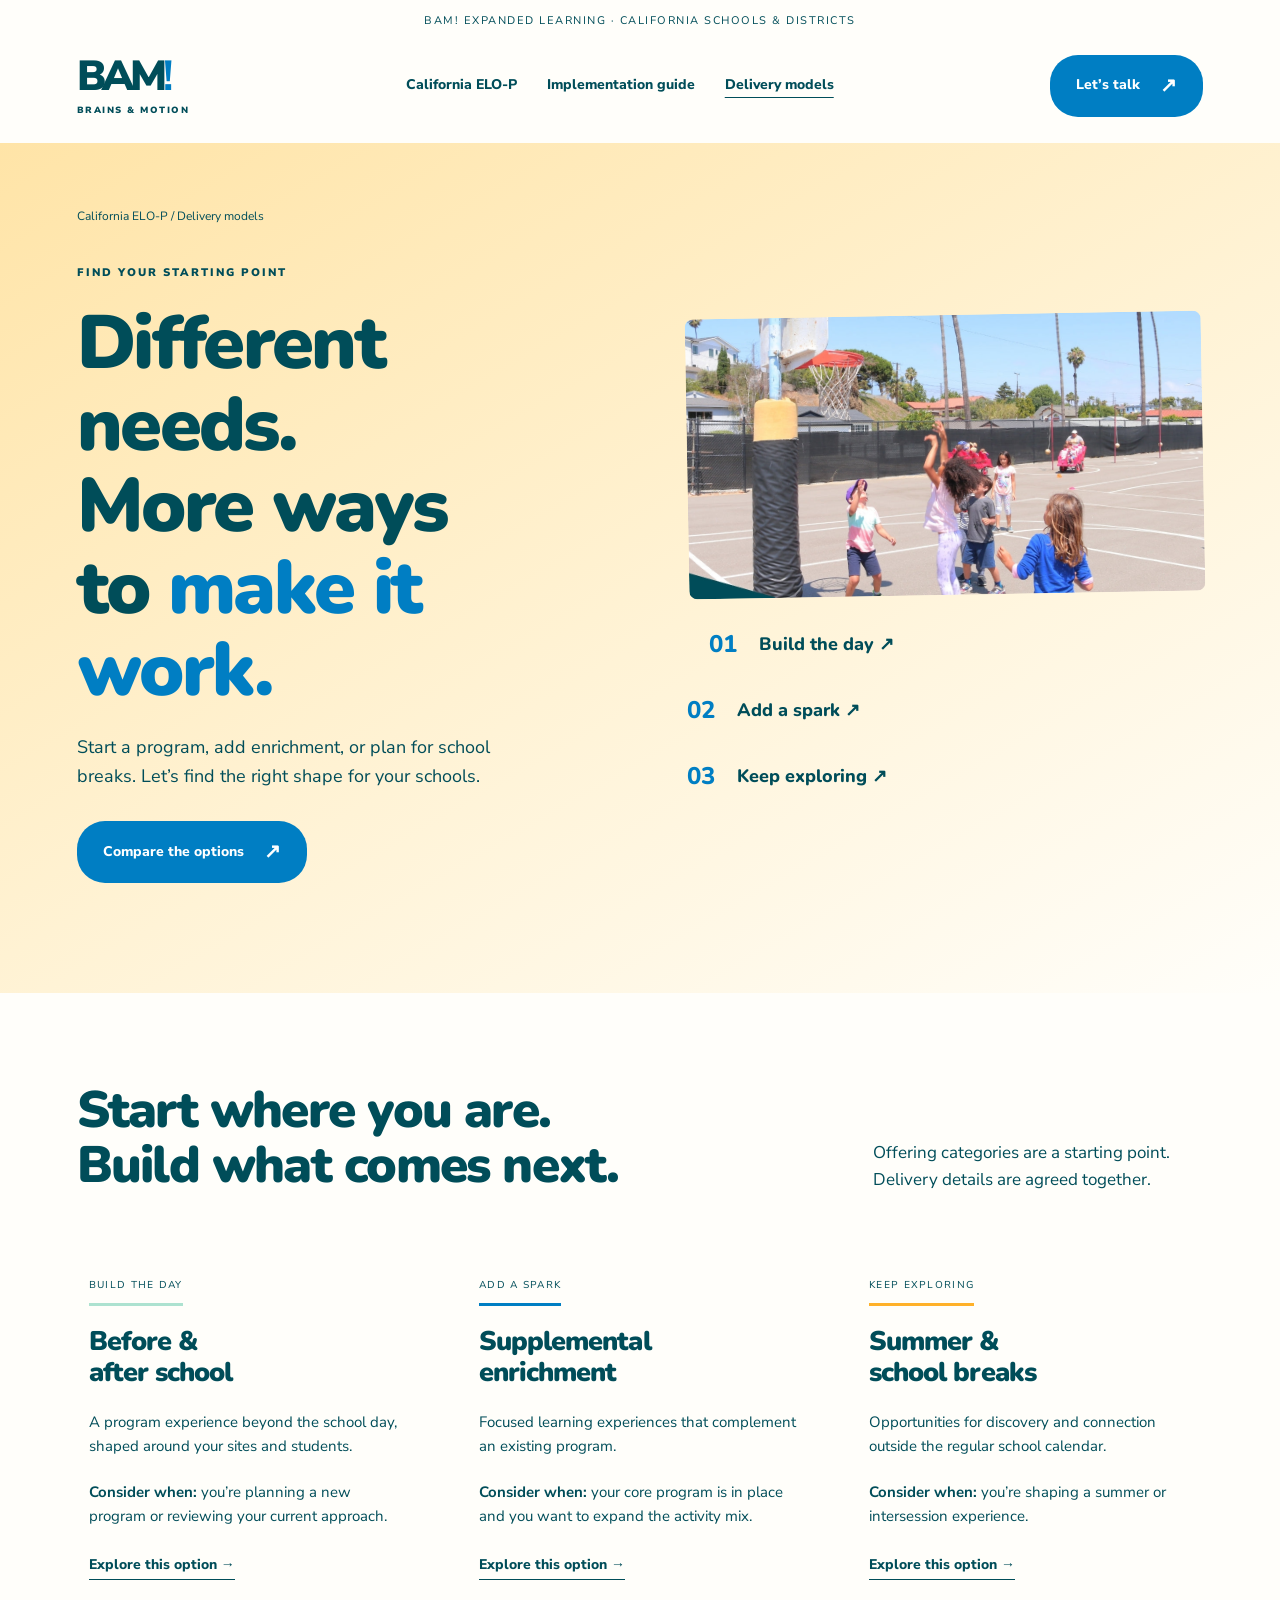
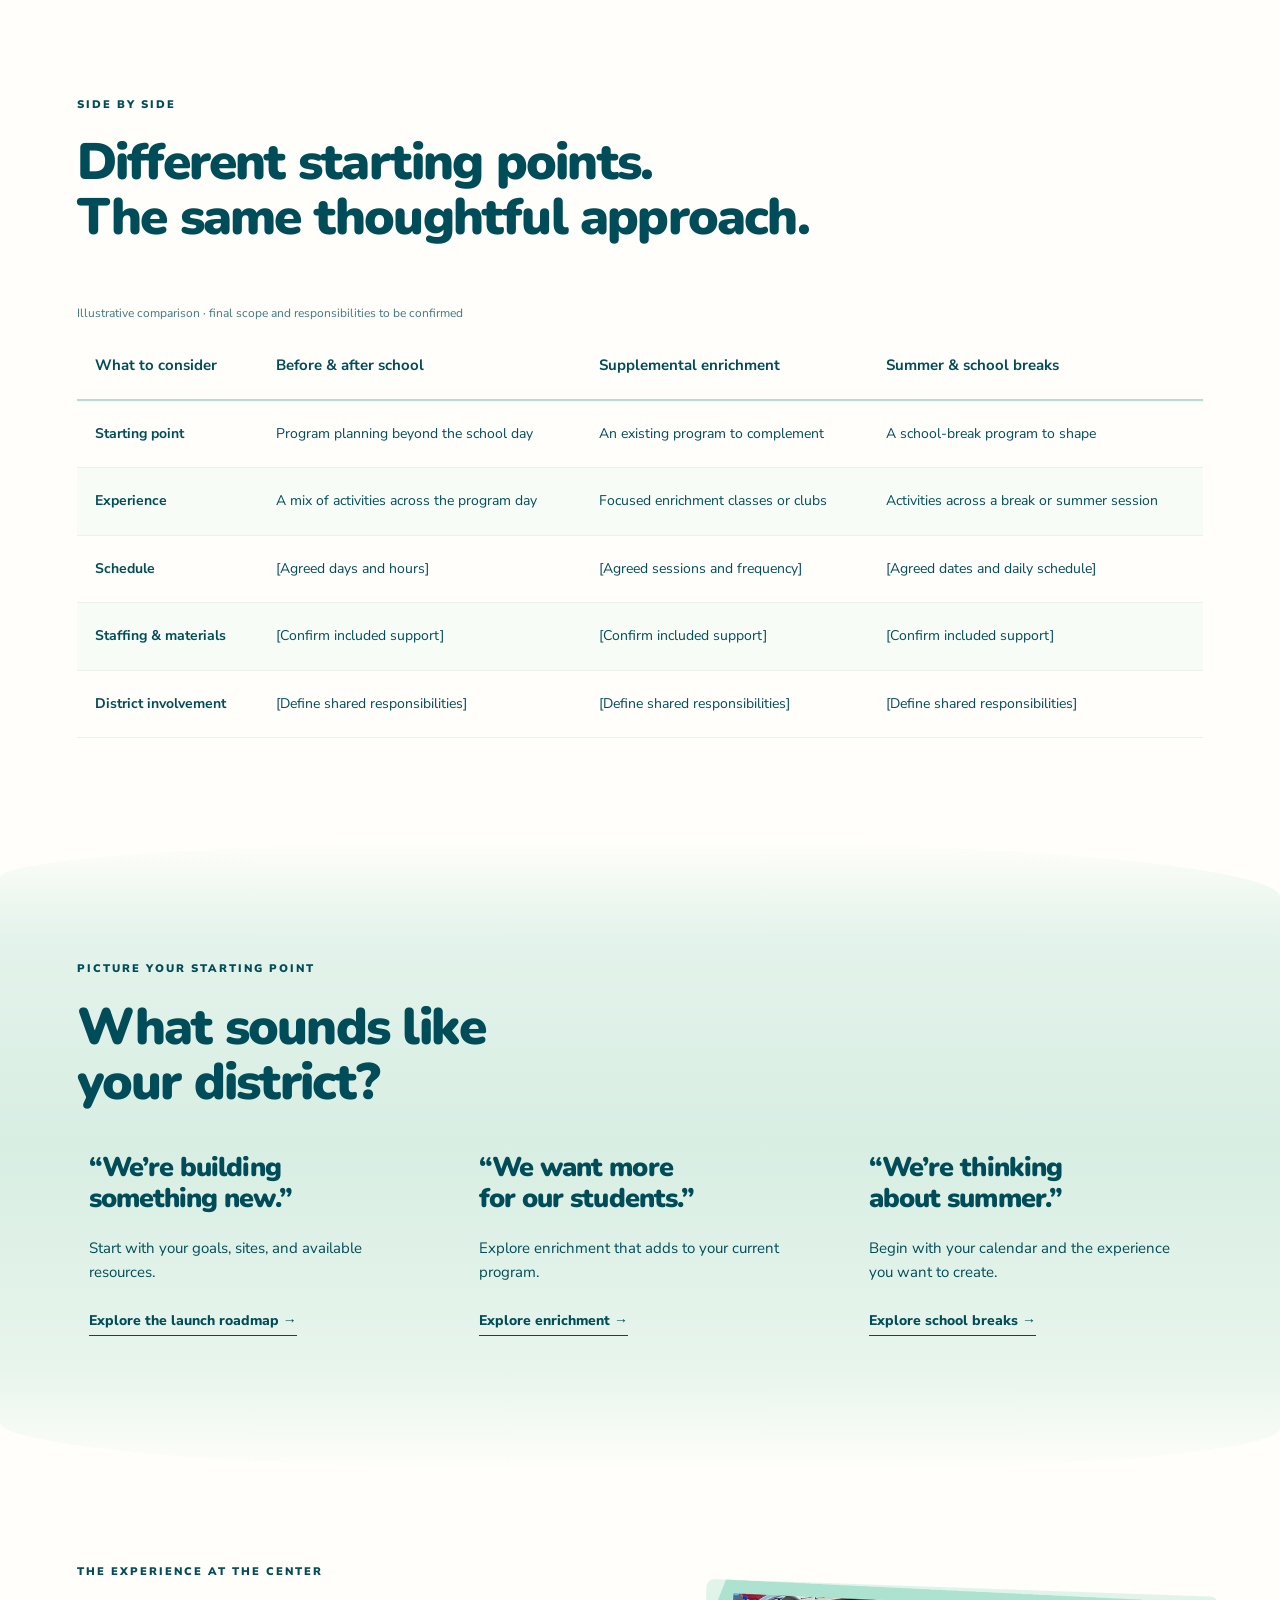
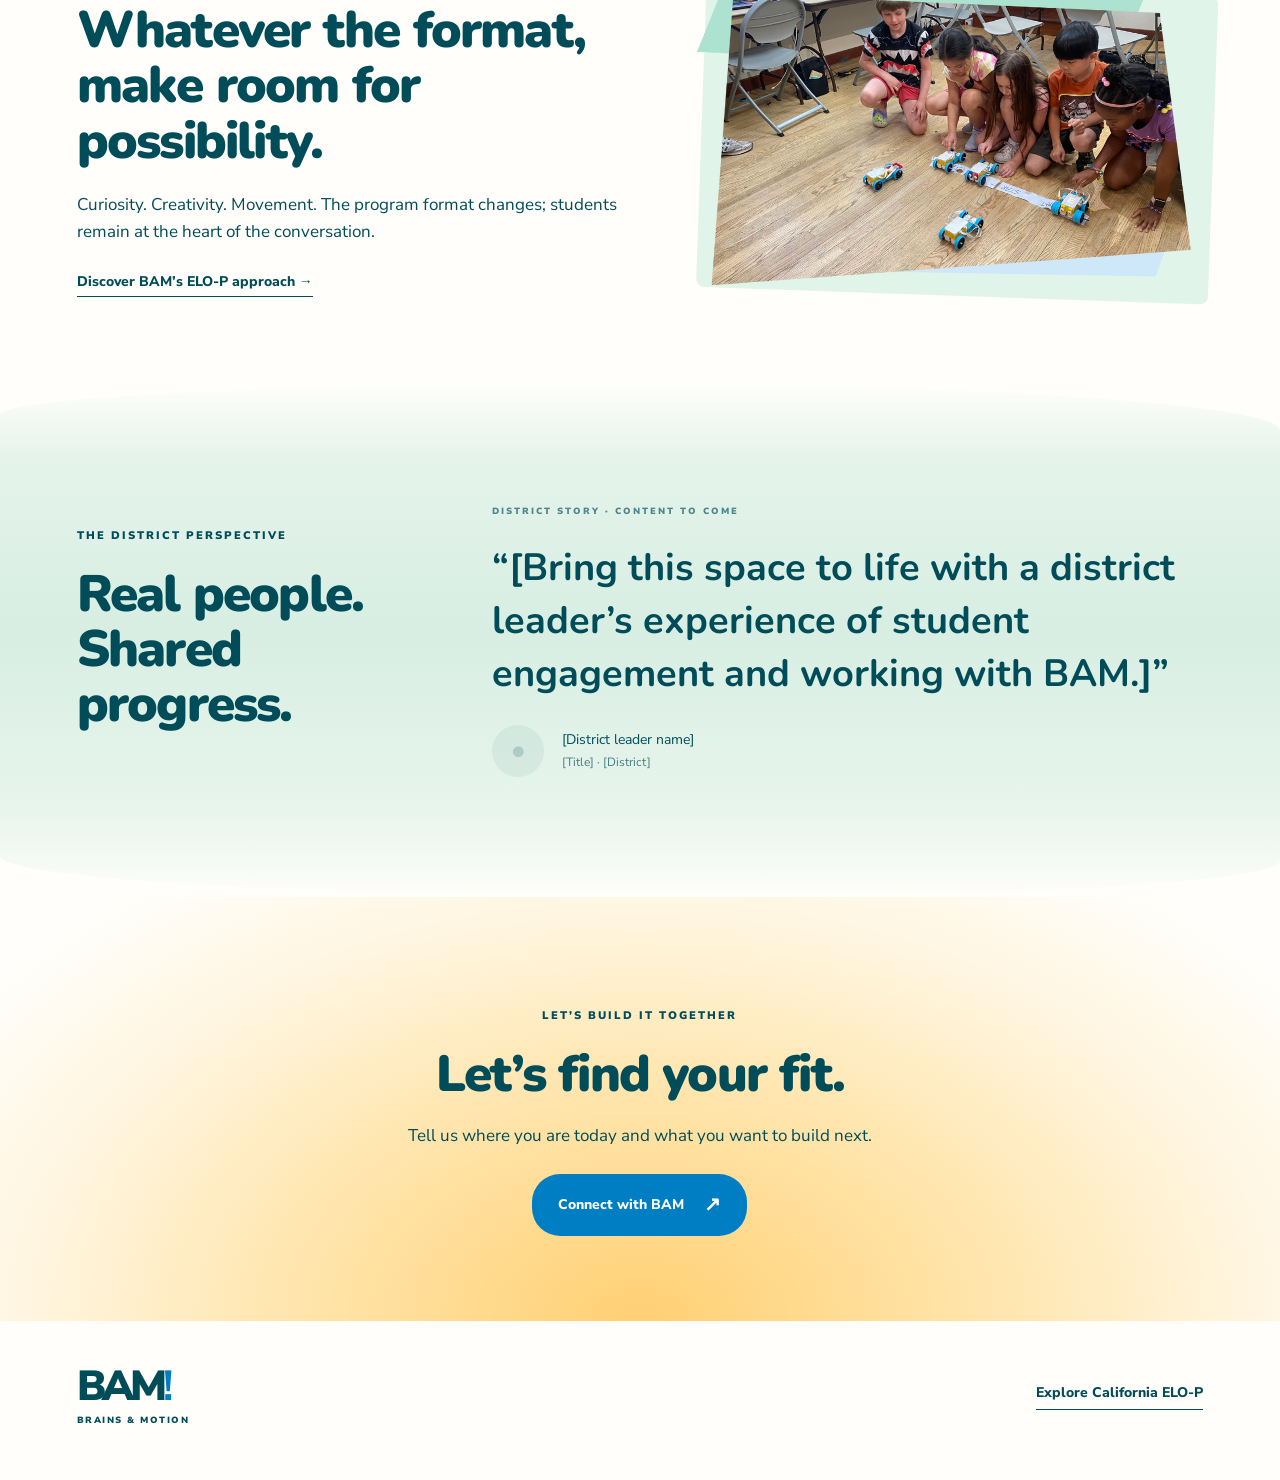
==== delivery-models.html @ 9093238d "first commit" ====
<!doctype html><html lang="en"><head><meta charset="utf-8"><meta name="viewport" content="width=device-width,initial-scale=1"><meta name="description" content="BAM expanded learning website concept for California school and district leaders."><title>Delivery models | BAM!</title><link rel="stylesheet" href="styles.css"></head><body><a class="skip" href="#main">Skip to content</a><div class="top">BAM! Expanded learning · California schools & districts</div><header class="header wrap"><a class="logo" href="index.html" aria-label="BAM home">BAM<b>!</b><small>BRAINS & MOTION</small></a><nav aria-label="Main navigation"><a href="index.html">California ELO-P</a><a href="implementation.html">Implementation guide</a><a href="delivery-models.html" aria-current="page">Delivery models</a></nav><a class="btn" href="#contact">Let’s talk</a></header><main id="main"><section class="hero modelhero"><div class="wrap"><div class="breadcrumb"><a href="index.html">California ELO-P</a> / Delivery models</div><div class="split"><div><span class="eyebrow">Find your starting point</span><h1>Different needs.<br>More ways<br>to <em>make it work.</em></h1><p>Start a program, add enrichment, or plan for school breaks. Let’s find the right shape for your schools.</p><div class="actions"><a class="btn" href="#compare">Compare the options</a></div></div><div class="modelvisual"><img src="assets/hero.jpg" alt="BAM students enjoying active outdoor play" width="1180" height="950"><div class="modelstack"><a href="#school"><span>01</span> Build the day ↗</a><a href="#enrichment"><span>02</span> Add a spark ↗</a><a href="#breaks"><span>03</span> Keep exploring ↗</a></div></div></div></div></section><section><div class="wrap"><div class="sectionhead"><h2>Start where you are.<br>Build what comes next.</h2><p>Offering categories are a starting point. Delivery details are agreed together.</p></div><div class="grid3"><article id="school" class="card mint"><span class="tag">Build the day</span><h3>Before &<br>after school</h3><p>A program experience beyond the school day, shaped around your sites and students.</p><p><strong>Consider when:</strong> you’re planning a new program or reviewing your current approach.</p><a class="textlink" href="#contact">Explore this option →</a></article><article id="enrichment" class="card ice"><span class="tag">Add a spark</span><h3>Supplemental<br>enrichment</h3><p>Focused learning experiences that complement an existing program.</p><p><strong>Consider when:</strong> your core program is in place and you want to expand the activity mix.</p><a class="textlink" href="#contact">Explore this option →</a></article><article id="breaks" class="card butter"><span class="tag">Keep exploring</span><h3>Summer &<br>school breaks</h3><p>Opportunities for discovery and connection outside the regular school calendar.</p><p><strong>Consider when:</strong> you’re shaping a summer or intersession experience.</p><a class="textlink" href="#contact">Explore this option →</a></article></div></div></section><section id="compare" style="padding-top:0"><div class="wrap"><span class="eyebrow">Side by side</span><h2>Different starting points.<br>The same thoughtful approach.</h2><div class="tablewrap"><table><caption class="smallnote" style="text-align:left;margin-bottom:20px">Illustrative comparison · final scope and responsibilities to be confirmed</caption><thead><tr><th scope="col">What to consider</th><th scope="col">Before & after school</th><th scope="col">Supplemental enrichment</th><th scope="col">Summer & school breaks</th></tr></thead><tbody><tr><th scope="row">Starting point</th><td>Program planning beyond the school day</td><td>An existing program to complement</td><td>A school-break program to shape</td></tr><tr><th scope="row">Experience</th><td>A mix of activities across the program day</td><td>Focused enrichment classes or clubs</td><td>Activities across a break or summer session</td></tr><tr><th scope="row">Schedule</th><td>[Agreed days and hours]</td><td>[Agreed sessions and frequency]</td><td>[Agreed dates and daily schedule]</td></tr><tr><th scope="row">Staffing & materials</th><td>[Confirm included support]</td><td>[Confirm included support]</td><td>[Confirm included support]</td></tr><tr><th scope="row">District involvement</th><td>[Define shared responsibilities]</td><td>[Define shared responsibilities]</td><td>[Define shared responsibilities]</td></tr></tbody></table></div></div></section><section class="dark"><div class="wrap"><span class="eyebrow">Picture your starting point</span><h2>What sounds like<br>your district?</h2><div class="grid3"><article class="card"><h3>“We’re building<br>something new.”</h3><p>Start with your goals, sites, and available resources.</p><a class="textlink" href="implementation.html">Explore the launch roadmap →</a></article><article class="card"><h3>“We want more<br>for our students.”</h3><p>Explore enrichment that adds to your current program.</p><a class="textlink" href="#enrichment">Explore enrichment →</a></article><article class="card"><h3>“We’re thinking<br>about summer.”</h3><p>Begin with your calendar and the experience you want to create.</p><a class="textlink" href="#breaks">Explore school breaks →</a></article></div></div></section><section><div class="wrap split"><div><span class="eyebrow">The experience at the center</span><h2>Whatever the format,<br>make room for<br>possibility.</h2><p>Curiosity. Creativity. Movement. The program format changes; students remain at the heart of the conversation.</p><a class="textlink" href="index.html">Discover BAM’s ELO-P approach →</a></div><div class="art realphoto"><img src="assets/steam.png" alt="Students testing their model vehicles together at a BAM activity" width="900" height="540" fetchpriority="high"><div class="sticker">Curious minds.<br>Active bodies.</div></div></div></section><section class="dark"><div class="wrap quote"><div><span class="eyebrow">The district perspective</span><h2>Real people.<br>Shared progress.</h2></div><div class="quote-preview"><span class="eyebrow">District story · content to come</span><blockquote>“[Bring this space to life with a district leader’s experience of student engagement and working with BAM.]”</blockquote><div class="quote-person"><span class="portrait-placeholder" aria-hidden="true">●</span><p>[District leader name]<br><span class="placeholder">[Title] · [District]</span></p></div></div></div></section><section class="cta" id="contact"><div class="wrap"><span class="eyebrow">Let’s build it together</span><h2>Let’s find your fit.</h2><p>Tell us where you are today and what you want to build next.</p><a class="btn" href="https://www.brains-and-motion.com/pages/contact">Connect with BAM</a></div></section></main><footer class="footer wrap"><a class="logo" href="index.html">BAM<b>!</b><small>BRAINS & MOTION</small></a><a class="textlink" href="index.html">Explore California ELO-P</a></footer></body></html>
---- styles.css ----
@import url('https://fonts.googleapis.com/css2?family=Nunito:wght@400;600;700;800;900&family=Nunito+Sans:wght@400;600;700;800&display=swap');
:root{--teal:#004d59;--yellow:#ffb129;--blue:#007ec3;--mint:#ade2d0;--ice:#cee8f9;--paper:#fcfcf7}*{box-sizing:border-box}html{scroll-behavior:smooth}body{margin:0;background:var(--paper);color:var(--teal);font:17px/1.6 'Nunito Sans',sans-serif}a{color:inherit;text-decoration:none}button{font:inherit}h1,h2,h3,h4{font-family:Nunito,sans-serif;line-height:1.08;margin:0 0 22px;font-weight:900;letter-spacing:-.035em}h1{font-size:clamp(48px,5.9vw,82px)}h2{font-size:clamp(34px,4vw,54px)}h3{font-size:27px}p{margin:0 0 22px}nav{display:flex;gap:30px;align-items:center}nav a{font-size:14px;font-weight:800}nav a[aria-current=page]{text-decoration:underline;text-underline-offset:8px}.wrap{width:min(1180px,88%);margin:auto}.top{background:var(--teal);color:white;text-align:center;padding:7px;font-size:11px;letter-spacing:1.5px;text-transform:uppercase}.header{padding:23px 0;display:flex;align-items:center;justify-content:space-between;gap:25px}.logo{font-size:42px;font-weight:900;letter-spacing:-4px;line-height:1}.logo b{color:var(--blue)}.logo small{display:block;font-size:9px;letter-spacing:1.5px;margin-top:8px}.btn{display:inline-flex;align-items:center;justify-content:center;gap:20px;background:var(--blue);color:white;padding:15px 24px;border-radius:8px;font-size:14px;font-weight:800;min-height:50px}.btn:after{content:'↗';font-size:20px}.btn.yellow{background:var(--yellow);color:var(--teal)}.textlink{font-size:14px;font-weight:800;border-bottom:1px solid;padding-bottom:5px}.actions{display:flex;flex-wrap:wrap;align-items:center;gap:24px;margin-top:30px}.eyebrow{text-transform:uppercase;font-size:11px;letter-spacing:2px;font-weight:900;margin-bottom:22px;display:block}.hero{padding:64px 0 72px;background:var(--mint);overflow:hidden}.split{display:grid;grid-template-columns:1.05fr 1fr;gap:68px;align-items:center}.hero p{max-width:430px;font-size:18px}.hero h1 em{font-style:normal;color:var(--blue)}.art{position:relative;background:var(--ice);min-height:445px;border-radius:140px 140px 25px 25px;display:flex;align-items:center;justify-content:center;overflow:hidden}.art svg{width:95%;height:auto}.artlabel{position:absolute;bottom:18px;left:20px;background:white;padding:7px 13px;border-radius:6px;font-size:10px;letter-spacing:1px;text-transform:uppercase}.sticker{position:absolute;right:8px;top:18px;background:var(--yellow);width:110px;height:110px;border-radius:50%;display:grid;place-content:center;text-align:center;font-size:14px;font-weight:900;line-height:1.2;transform:rotate(12deg);border:2px dashed var(--teal)}section{padding:85px 0}.intro{max-width:650px}.intro p{max-width:570px}.sectionhead{display:flex;justify-content:space-between;gap:50px;align-items:end;margin-bottom:38px}.sectionhead h2{max-width:660px;margin:0}.sectionhead p{max-width:330px;margin:0}.trust{padding:27px 0;border-bottom:1px solid #004d5920}.trust .wrap{display:flex;align-items:center;justify-content:space-between;gap:25px}.trust span{font-size:11px;text-transform:uppercase;letter-spacing:1px}.trust b{font-size:16px;opacity:.5}.grid3{display:grid;grid-template-columns:repeat(3,1fr);gap:24px}.card{padding:32px;border-radius:18px;background:white}.card p{font-size:15px}.card p:last-child{margin-bottom:0}.mint{background:var(--mint)}.ice{background:var(--ice)}.butter{background:#fff0c8}.icon{font-size:38px;margin-bottom:30px;display:block}.number{font:900 14px Nunito;display:inline-grid;place-content:center;width:36px;height:36px;background:var(--teal);color:white;border-radius:50%;margin-bottom:25px}.photo{height:245px;border-radius:15px;background:var(--mint);position:relative;display:grid;place-content:center;overflow:hidden}.photo .shape{font-size:105px;line-height:1;color:var(--teal);transform:rotate(-12deg)}.photo span{position:absolute;bottom:14px;left:18px;font-size:10px;text-transform:uppercase;letter-spacing:1px}.photocard h3{margin:22px 0 10px}.photocard p{font-size:15px}.dark{background:var(--teal);color:white}.dark .eyebrow{color:var(--mint)}.dark .card{background:#ffffff0d;border:1px solid #ffffff30}.dark .textlink{color:var(--yellow)}.road{display:grid;grid-template-columns:repeat(4,1fr);gap:25px;border-top:1px solid #004d5940;padding-top:30px}.road h3{font-size:23px}.road p{font-size:14px}.quote{display:grid;grid-template-columns:1fr 2fr;gap:60px;align-items:start}.quote blockquote{font:700 32px/1.3 Nunito;margin:0 0 24px}.placeholder{font-size:12px;opacity:.7}.resources a{display:block;border-top:1px solid #004d5930;padding:24px 0;font-weight:800;display:flex;justify-content:space-between}.resources a:after{content:'↗'}.cta{background:var(--yellow);text-align:center}.cta h2{max-width:700px;margin:0 auto 20px}.cta p{max-width:560px;margin:0 auto 25px}.footer{padding:40px 0;display:flex;justify-content:space-between;align-items:center;gap:30px}.footer p{font-size:11px;max-width:330px;margin:0}.subhero{background:var(--ice)}.breadcrumb{font-size:12px;margin-bottom:38px}.guideboard{background:var(--teal);color:white;padding:35px;border-radius:20px;transform:rotate(2deg);box-shadow:12px 12px 0 #004d5910}.guideboard h3{font-size:30px}.guideboard div{padding:15px 0;border-bottom:1px solid #ffffff30;display:flex;gap:20px;align-items:center}.guideboard b{color:var(--yellow)}.step{display:grid;grid-template-columns:70px 1fr 1fr;gap:25px;padding:32px 0;border-top:1px solid #004d5930}.step h3{margin:0}.step p{font-size:15px;margin:0}.step .number{background:var(--blue)}.smallnote{font-size:12px;margin-top:24px;opacity:.75}.schedule{display:grid;grid-template-columns:repeat(4,1fr);gap:8px;margin-top:35px}.schedule div{padding:25px 18px;border-radius:10px;background:white;font-weight:800}.schedule small{font-size:10px;text-transform:uppercase;display:block;margin-bottom:15px}.tablewrap{overflow:auto}table{width:100%;border-collapse:collapse;min-width:640px;font-size:14px}th,td{text-align:left;padding:22px 18px;border-bottom:1px solid #004d5925;vertical-align:top}th{background:var(--teal);color:white}td:first-child{font-weight:800;width:20%}tbody tr:nth-child(even){background:#ade2d025}details{border-bottom:1px solid #004d5930;padding:22px 0}summary{font-weight:800;cursor:pointer}details p{margin:15px 0 0;font-size:15px}.skip{position:absolute;top:-80px}.skip:focus{top:0;background:white;padding:15px;z-index:5}:focus-visible{outline:3px solid #8359a5;outline-offset:5px}.modelhero{background:#fff0c8}.modelstack{display:grid;gap:12px;transform:rotate(-3deg)}.modelstack a{display:flex;align-items:center;gap:22px;padding:28px;border-radius:15px;background:var(--teal);color:white;font:800 23px Nunito}.modelstack a:nth-child(2){margin-left:35px;background:var(--blue)}.modelstack a:nth-child(3){margin-left:65px;background:var(--mint);color:var(--teal)}.modelstack span{font-size:32px}.tag{font-size:10px;text-transform:uppercase;letter-spacing:1px;border:1px solid #004d5930;display:inline-block;padding:5px 10px;border-radius:20px;margin-bottom:20px}@media(max-width:800px){.header{flex-wrap:wrap}.header nav{width:100%;gap:20px;overflow:auto;padding-bottom:8px}.header>.btn{display:none}nav a{white-space:nowrap}.split{grid-template-columns:1fr;gap:40px}.hero{padding:35px 0 45px}.art{min-height:340px;max-width:500px;width:100%;margin:auto}.grid3{grid-template-columns:1fr}.sectionhead{display:block}.sectionhead p{margin-top:20px}.road,.schedule{grid-template-columns:1fr 1fr}.quote{grid-template-columns:1fr;gap:20px}.trust .wrap{flex-wrap:wrap;justify-content:center}.trust span{width:100%;text-align:center}.trust b{font-size:13px}.step{grid-template-columns:45px 1fr}.step p{grid-column:2}.footer{flex-direction:column;align-items:start}.hero h1{font-size:52px}section{padding:55px 0}.modelstack a{font-size:20px;padding:22px}.modelstack a:nth-child(3){margin-left:25px}.guideboard{transform:none}.wrap{width:88%}}@media(prefers-reduced-motion:reduce){html{scroll-behavior:auto}}
/* Softer page rhythm: open content, organic edges, and blended color. */
:root{--paper:#fffefa}
.top{background:transparent;color:var(--teal);border-bottom:0;padding-top:12px}
.header{padding-top:18px;padding-bottom:26px}
.hero{position:relative;background:linear-gradient(155deg,#ade2d0 0%,#d1eee1 57%,#fffefa 100%);padding-bottom:110px}
.hero.subhero{background:linear-gradient(150deg,#cee8f9 0%,#e4f2fa 58%,#fffefa 100%)}
.hero.modelhero{background:linear-gradient(150deg,#ffe4a7 0%,#fff3d6 55%,#fffefa 100%)}
.art{border-radius:47% 53% 42% 58% / 44% 38% 62% 56%;background:#cee8f9b3;overflow:visible}
.art svg{border-radius:inherit}
.artlabel{left:32px;bottom:8px;border-radius:20px;background:#fffefac9;backdrop-filter:blur(8px)}
.sticker{border:0;right:-5px;top:8px;border-radius:48% 52% 43% 57% / 58% 43% 57% 42%;box-shadow:none}
.trust{border:0;padding:0 0 28px;margin-top:-28px;position:relative}
section{padding:90px 0}
.sectionhead{margin-bottom:48px}
.grid3{gap:44px}
.card{position:relative;background:transparent;padding:28px 12px;border:0;border-radius:0}
.card.mint,.card.ice,.card.butter{background:transparent}
.card .icon{display:inline-grid;place-content:center;width:78px;height:74px;border-radius:44% 56% 60% 40% / 53% 43% 57% 47%;margin-bottom:28px;background:var(--mint)}
.card.ice .icon{background:var(--ice)}
.card.butter .icon{background:#ffe4a7}
.card h3{line-height:1.15}
.card .tag{border:0;background:#ade2d05c;border-radius:46% 54% 48% 52% / 42% 45% 55% 58%;padding:12px 18px;letter-spacing:1.3px}
.card.ice .tag{background:#cee8f97d}
.card.butter .tag{background:#ffe4a780}
.photo{height:260px;border-radius:48% 52% 38% 62% / 46% 40% 60% 54%}
.photocard:nth-child(2){padding-top:40px}
.photocard:nth-child(2) .photo{border-radius:39% 61% 54% 46% / 53% 42% 58% 47%}
.photocard:nth-child(3) .photo{border-radius:56% 44% 45% 55% / 38% 57% 43% 62%}
.photo span{left:0;bottom:22px;width:100%;text-align:center;font-size:9px}
.photocard h3,.photocard p{padding-left:12px;padding-right:12px}
.dark{position:relative;isolation:isolate;background:transparent;color:var(--teal);padding:120px 0}
.dark:before{content:'';position:absolute;z-index:-1;inset:0;background:linear-gradient(180deg,#fffefa 0%,#e4f3eb 15%,#d8eee3 48%,#e8f5ed 84%,#fffefa 100%);border-radius:48% 52% 45% 55% / 6% 9% 7% 8%}
.dark .eyebrow{color:var(--teal)}
.dark .card{background:transparent;border:0;padding:20px 12px}
.dark .textlink{color:var(--teal)}
.road{border:0;position:relative;gap:35px;padding-top:20px}
.road:before{content:'';position:absolute;left:18px;right:12%;top:36px;height:35px;border-top:2px dashed #004d5925;border-radius:50%;z-index:-1;transform:rotate(-2deg)}
.road>div:nth-child(even){padding-top:20px}
.number{background:var(--mint);color:var(--teal);border-radius:45% 55% 48% 52% / 53% 46% 54% 47%;width:43px;height:43px}
.quote{align-items:center}
.quote blockquote{font-size:clamp(26px,3vw,38px);line-height:1.4}
.resources a{border:0;padding:20px 0}
.resources a+a{margin-top:6px}
.cta{background:radial-gradient(ellipse at 50% 100%,#ffd073 0%,#ffe6af 40%,#fff5df 67%,#fffefa 90%);padding:110px 0 85px}
.footer{padding:45px 0 55px}
section.mint{position:relative;background:linear-gradient(180deg,#fffefa,#e2f3e9 20%,#d8eee3 55%,#e8f5ee 80%,#fffefa);padding:110px 0}
.guideboard{background:transparent;color:var(--teal);box-shadow:none;position:relative;isolation:isolate;padding:45px 40px}
.guideboard:before{content:'';position:absolute;inset:-5px -15px;z-index:-1;background:#ffffff80;border-radius:45% 55% 38% 62% / 20% 25% 75% 80%;transform:rotate(-5deg)}
.guideboard div{border:0;padding:13px 0}
.guideboard b{color:var(--blue)}
.step{border:0;padding:35px 0;position:relative}
.step:not(:last-of-type):before{content:'';position:absolute;left:21px;top:84px;bottom:-15px;border-left:2px dashed #007ec325}
.step .number{background:var(--ice);color:var(--teal)}
.schedule{gap:18px}
.schedule div{border-radius:42% 58% 49% 51% / 24% 31% 69% 76%;padding:35px 25px}
.schedule div:nth-child(even){transform:translateY(15px)}
.modelstack{gap:20px;position:relative;padding:15px 0}
.modelstack a{border-radius:60px 95px 85px 55px;background:#004d59;box-shadow:none}
.modelstack a:nth-child(2){border-radius:85px 55px 70px 95px}
.modelstack a:nth-child(3){border-radius:60px 95px 65px 85px}
.tablewrap{padding:12px 0}
thead th{background:transparent;color:var(--teal);border-bottom:2px solid #ade2d0;padding-top:10px;font-size:15px}
tbody th{background:transparent;color:var(--teal)}
th,td{border-bottom:1px solid #004d5912}
tbody tr:nth-child(even){background:#ade2d015}
details{border-bottom:1px solid #004d5918}
.btn{border-radius:28px;padding-left:26px;padding-right:26px}
@media(max-width:800px){
.hero{padding-bottom:75px}.trust{margin-top:-5px}.grid3{gap:18px}.card{padding:22px 6px}.sectionhead{margin-bottom:25px}.photocard:nth-child(2){padding-top:0}.photocard{max-width:500px;width:100%;margin:auto}.photo{height:275px}.art{width:94%}.artlabel{font-size:9px}.dark,section.mint{padding:75px 0}section{padding:60px 0}.dark:before{border-radius:0}.road:before{display:none}.road>div:nth-child(even){padding-top:0}.guideboard{padding:35px 20px}.guideboard:before{inset:0}.modelstack a{padding:24px 22px}.schedule{gap:12px}.schedule div{padding:28px 18px}.schedule div:nth-child(even){transform:none}.cta{padding:85px 0 65px}.step:before{display:none}
}

/* Real photography for the client-facing concept. */
.realphoto img{display:block;width:100%;height:100%;object-fit:cover}
.art.realphoto{min-height:0;height:450px;background:transparent;isolation:isolate}
.art.realphoto:before{content:'';position:absolute;inset:-22px -16px;z-index:-1;background:#cee8f975;border-radius:47% 53% 42% 58% / 44% 38% 62% 56%;transform:rotate(9deg)}
.art.realphoto img{border-radius:45% 55% 43% 57% / 37% 38% 62% 63%;object-position:center;}
.photo.realphoto{display:block;background:transparent}
.photo.realphoto img{object-position:center}
.photo.realphoto .instructor-photo{height:200%;max-width:none;object-fit:cover;object-position:center top;transform:translateY(-3%)}
.modelvisual{position:relative;padding-bottom:25px}
.modelvisual>img{display:block;width:100%;height:280px;object-fit:cover;object-position:center 60%;border-radius:45% 55% 43% 57% / 40% 42% 58% 60%}
.modelvisual .modelstack{margin-top:-35px;gap:10px;padding:0 10px}
.modelvisual .modelstack a{font-size:18px;padding:15px 22px}
.modelvisual .modelstack span{font-size:24px}
.wide-photo{margin:35px 0 30px;max-width:860px}
.wide-photo img{width:100%;height:360px;object-fit:cover;object-position:center 58%;display:block;border-radius:42% 58% 35% 65% / 15% 20% 15% 20%}
.wide-photo figcaption{font-size:12px;margin-top:16px;opacity:.8}
.quote-person{display:flex;align-items:center;gap:18px;margin-top:25px}.quote-person p{margin:0;font-size:14px}
.portrait-placeholder{background:#004d5910;border-radius:50%;width:52px;height:52px;display:grid;place-content:center;color:#004d5930;font-size:25px}
.quote-preview>.eyebrow{font-size:9px;opacity:.65}
@media(max-width:800px){.art.realphoto{height:330px}.modelvisual>img{height:270px}.wide-photo img{height:260px}.art.realphoto:before{inset:-10px}.modelvisual .modelstack a{font-size:17px}.quote blockquote{font-size:27px}}

.source-link{display:inline-block;font-size:11px;margin-top:18px;text-decoration:underline;text-underline-offset:4px;opacity:.8}

/* BAM refinement: restrained framing, soft section transitions retained. */
.art.realphoto{height:auto;min-height:0;transform:rotate(-1deg)}
.art.realphoto:before{inset:14px -10px -12px 14px;border-radius:8px;background:#ade2d060;transform:rotate(3deg)}
.art.realphoto img{height:auto;border-radius:6px;object-fit:contain}
.art .sticker{display:none}
.photo,.photocard:nth-child(2) .photo,.photocard:nth-child(3) .photo{border-radius:8px}
.photocard:nth-child(2){padding-top:20px}
.photo.realphoto{transform:rotate(-1deg)}
.photocard:nth-child(2) .photo{transform:rotate(1deg)}
.photocard:nth-child(3) .photo{transform:rotate(-.5deg)}
.card .icon{background:transparent!important;border-radius:0;width:auto;height:auto;font-size:32px;display:block}
.card .tag,.card.ice .tag,.card.butter .tag{background:transparent;border-radius:0;padding:0 0 10px;border-bottom:3px solid var(--mint)}
.card.ice .tag{border-bottom-color:var(--blue)}
.card.butter .tag{border-bottom-color:var(--yellow)}
.number{border-radius:6px}
.guideboard{transform:none}
.guideboard:before{border-radius:8px;transform:rotate(-2deg);background:#ffffff65;inset:0}
.schedule div{border-radius:6px}
.schedule div:nth-child(even){transform:none}
.modelvisual>img{border-radius:8px;transform:rotate(-1deg)}
.modelvisual .modelstack{transform:none;margin-top:18px;padding:0;gap:4px}
.modelstack a,.modelstack a:nth-child(2),.modelstack a:nth-child(3){border-radius:0;margin-left:0;background:transparent;color:var(--teal);padding:15px 0}
.modelstack a span{font-size:16px;color:var(--blue)}
.wide-photo img{border-radius:8px}
@media(max-width:800px){.art.realphoto{height:auto}.photocard:nth-child(2){padding-top:0}.modelvisual .modelstack a{padding:12px 0}.guideboard:before{transform:none}}

/* Original BAM proof points in an open, responsive layout. */
.impact{padding:55px 0 65px;background:linear-gradient(180deg,#fffefa,#e4f3eb 40%,#eaf6ef 75%,#fffefa)}
.impact h2{font-size:clamp(30px,3.4vw,44px);margin-bottom:40px}
.impact-grid{display:grid;grid-template-columns:repeat(4,1fr);gap:28px}
.impact-grid strong{display:block;font:900 clamp(32px,3.7vw,51px)/1.15 Nunito,sans-serif;letter-spacing:-.04em;margin-bottom:15px}
.impact-grid span{font-size:12px;text-transform:uppercase;letter-spacing:1px;display:block;max-width:180px}
.impact .smallnote{font-size:10px}.impact .textlink{font-size:10px;border:0;text-decoration:underline}
.district-proof{padding:35px 0 60px;text-align:center;background:linear-gradient(#fffefa,#fff 25%,#fff 80%,#fffefa)}
.district-proof h2{font-size:clamp(30px,3vw,42px)}
.district-proof picture{display:block;max-width:1080px;margin:25px auto 0}
.district-proof img{width:100%;height:auto;display:block}.district-proof .smallnote{font-size:10px;margin-top:10px}
.program-grid{display:grid;grid-template-columns:repeat(4,minmax(0,1fr));gap:30px}
.program-column h3{font-size:25px;min-height:60px;line-height:1.15}
.program-column .eyebrow{font-size:9px;margin-bottom:16px}
.program-image{height:205px;overflow:hidden;border-radius:7px;margin:20px 0;background:var(--mint)}
.program-image img{width:100%;height:100%;object-fit:cover;display:block}
.program-column:nth-child(2) .program-image img{height:200%;object-position:top;transform:translateY(-3%)}
.program-column:nth-child(4) .program-image img{object-position:65% center}
.program-column p{font-size:14px;min-height:115px;margin-bottom:20px}
.program-column .textlink{font-size:12px}
@media(max-width:900px){.program-grid{grid-template-columns:1fr 1fr;gap:35px}.program-column p{min-height:0}.impact-grid{grid-template-columns:1fr 1fr;gap:35px}.program-column h3{min-height:0}}
@media(max-width:500px){.program-grid{grid-template-columns:1fr}.program-image{height:250px}.impact-grid strong{font-size:34px}.impact-grid span{font-size:10px}.district-proof{padding-bottom:30px}.program-column h3 br{display:none}.program-column h3{line-height:1.2}.program-column h3 br:after{content:' '}}

/* Main-page presentation refinements. */
.elop-main .impact>.wrap>.eyebrow,.elop-main .impact h2{text-align:center}
.elop-main .card .icon{display:inline-grid;place-content:center;width:78px;height:74px;border-radius:44% 56% 60% 40% / 53% 43% 57% 47%;background:var(--mint)!important;font-size:34px;margin-bottom:28px}
.elop-main .card.ice .icon{background:var(--ice)!important;border-radius:56% 44% 46% 54% / 42% 58% 42% 58%}
.elop-main .card.butter .icon{background:var(--yellow)!important;border-radius:48% 52% 58% 42% / 57% 45% 55% 43%}

.why-bam{padding:45px 0 85px}
.why-intro{max-width:880px;margin:0 auto 55px;text-align:center}
.why-intro p{font-size:17px;line-height:1.8}
.why-grid{display:grid;grid-template-columns:1fr 1fr;gap:48px 60px}
.why-grid article{display:flex;gap:22px;align-items:flex-start}
.why-grid h3{font-size:26px;line-height:1.2;margin-bottom:16px}
.why-grid p{font-size:15px;line-height:1.8;margin:0}
.why-symbol{flex-shrink:0;display:grid;place-content:center;width:58px;height:58px;font-size:29px;background:var(--mint);border-radius:44% 56% 60% 40% / 53% 43% 57% 47%}
.why-grid article:nth-child(2) .why-symbol{background:var(--ice)}
.why-grid article:nth-child(3) .why-symbol{background:var(--yellow)}
.why-grid article:nth-child(4) .why-symbol{background:#d9b5ff}
@media(max-width:800px){.why-grid{grid-template-columns:1fr;gap:32px}.why-intro{text-align:left;margin-bottom:35px}.why-bam{padding:35px 0 55px}.why-grid article{gap:16px}.why-symbol{width:45px;height:45px;font-size:25px}.why-grid h3{font-size:23px}}

.program-column .program-image img,.program-column:nth-child(2) .program-image img,.program-column:nth-child(4) .program-image img{height:100%;width:100%;object-fit:cover;object-position:center;transform:none}
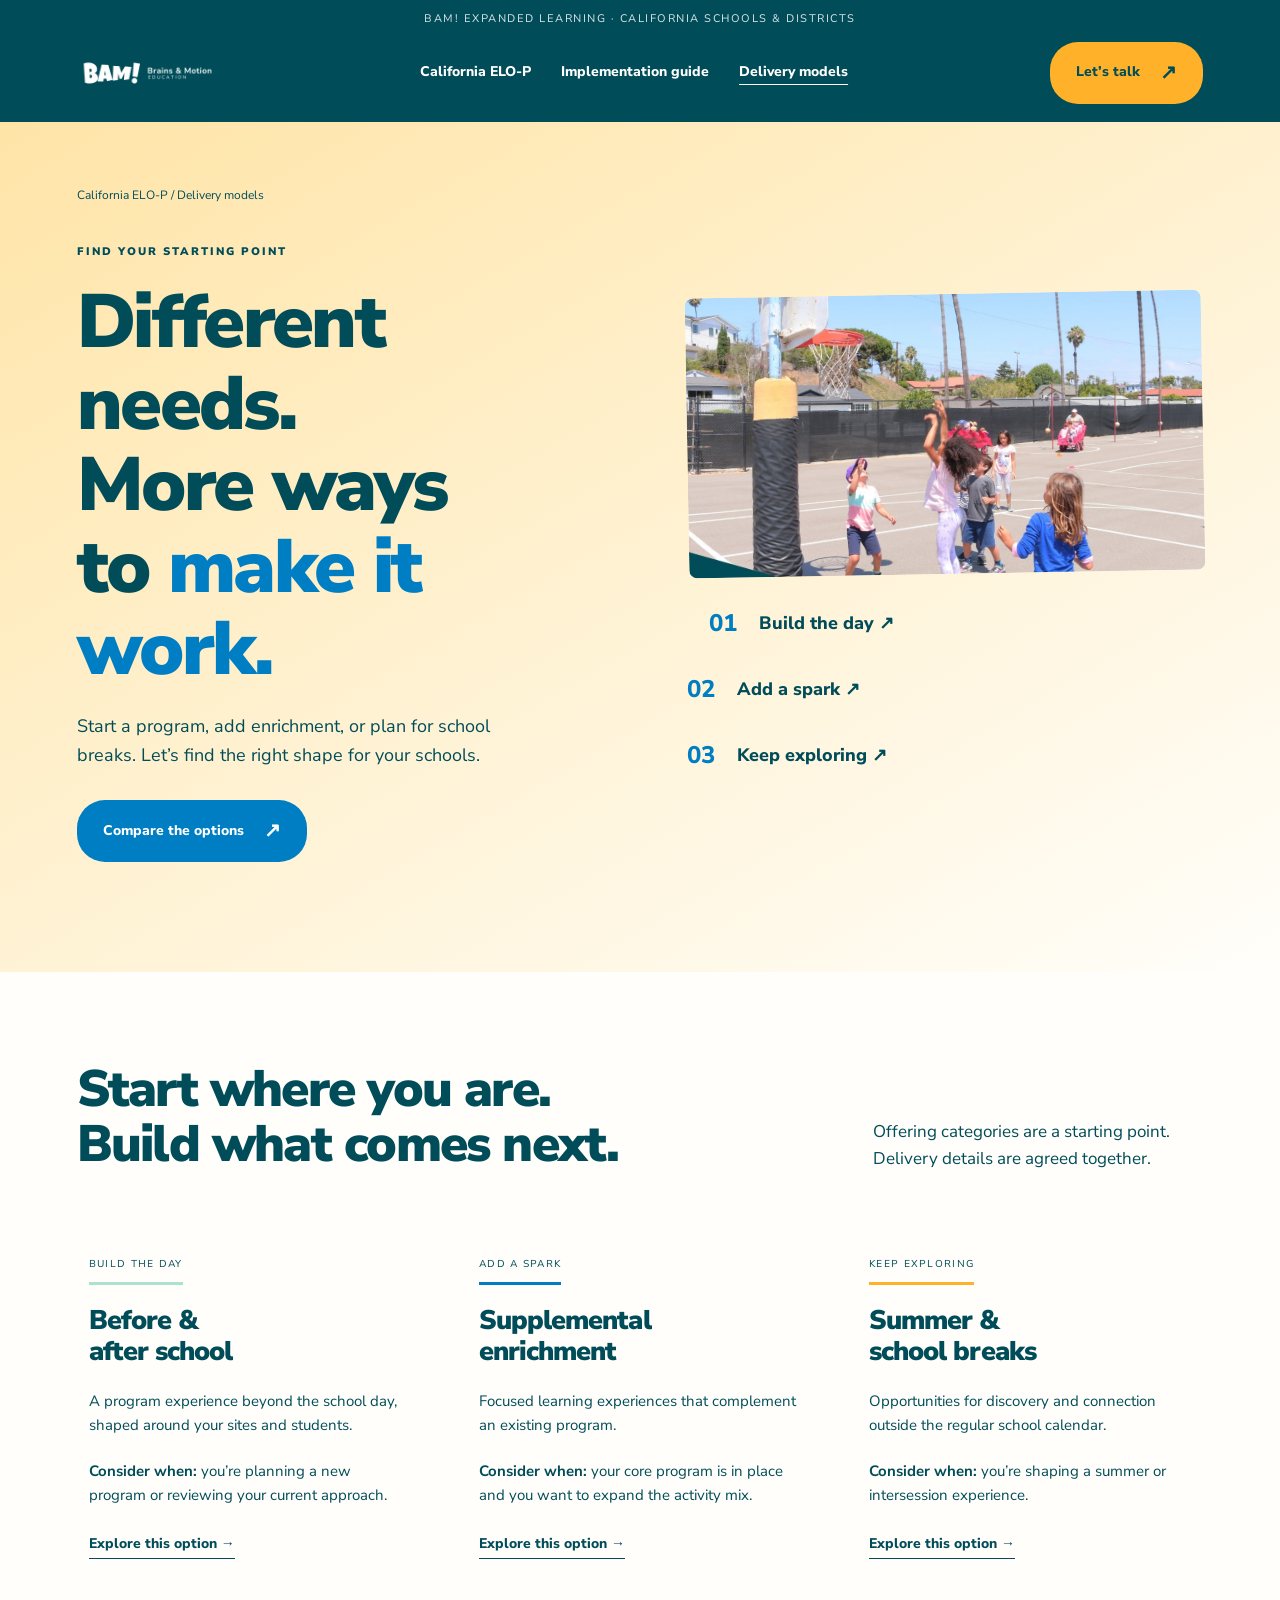
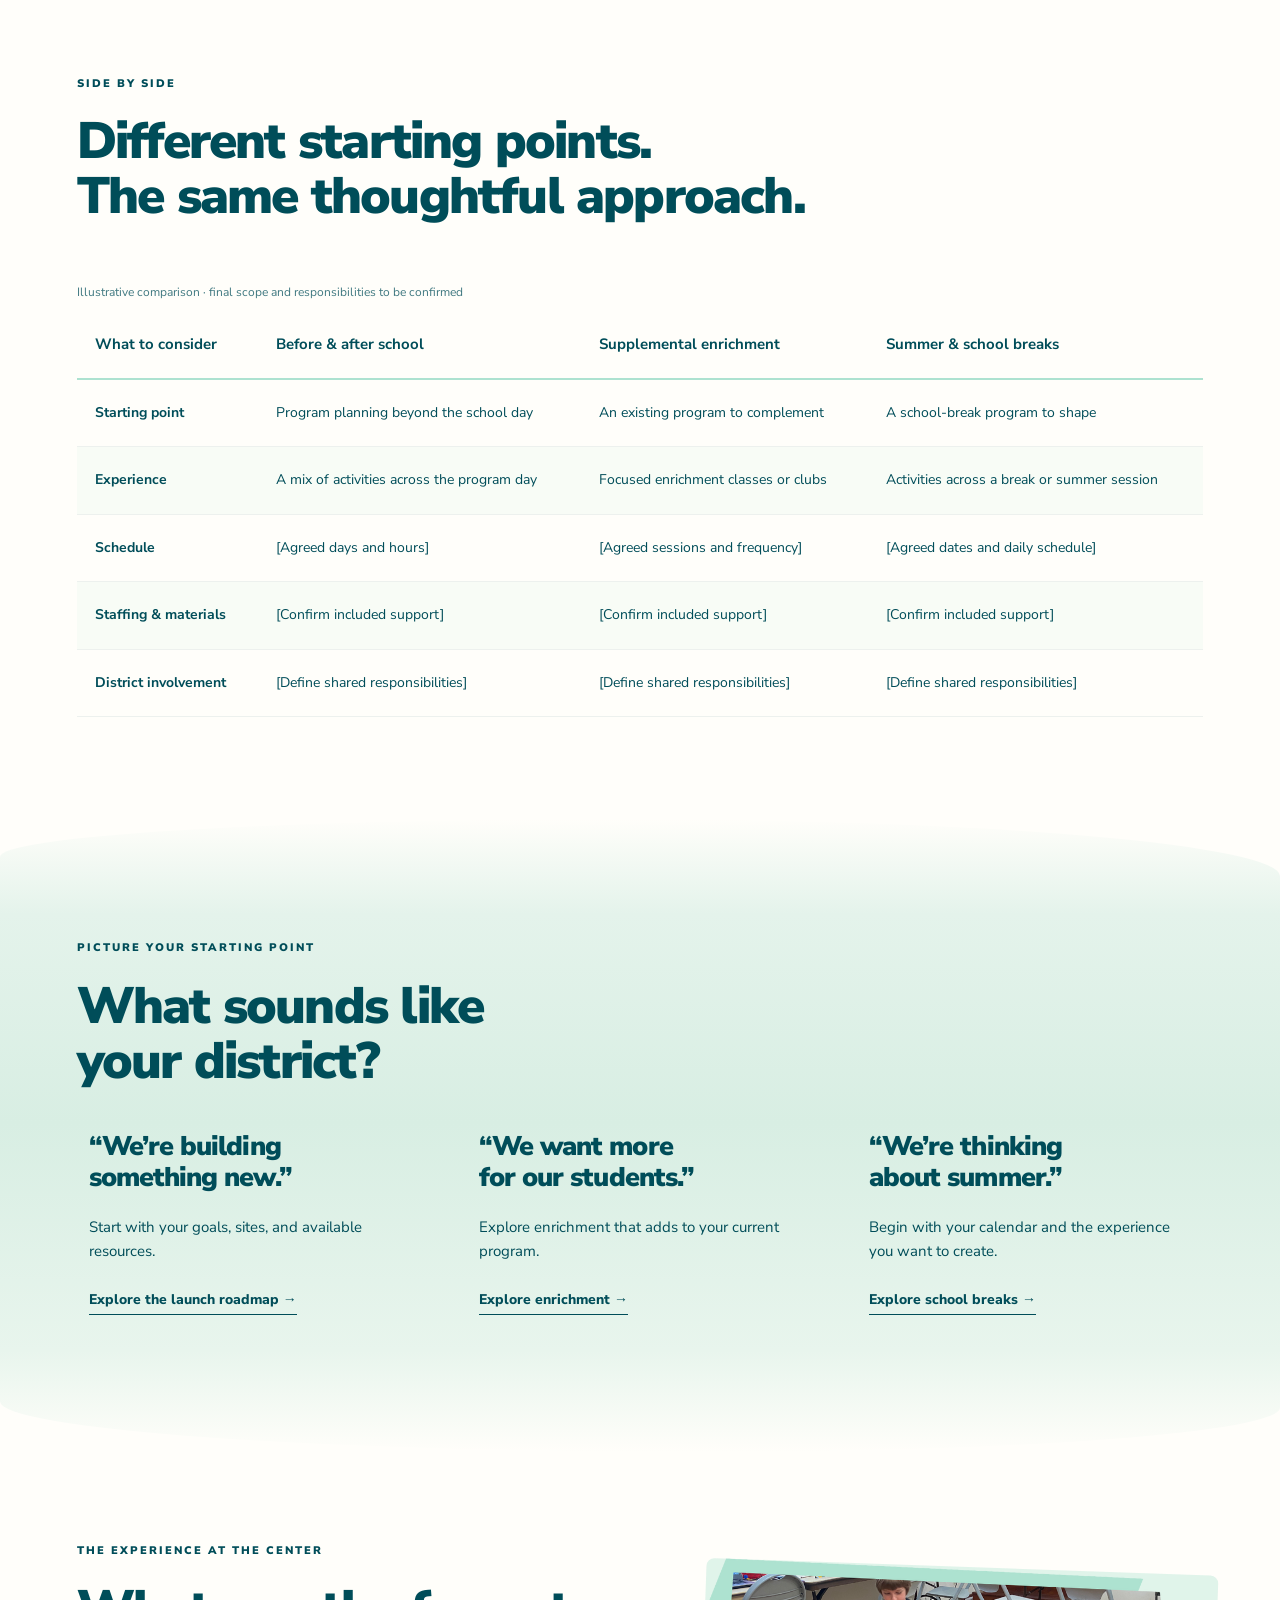
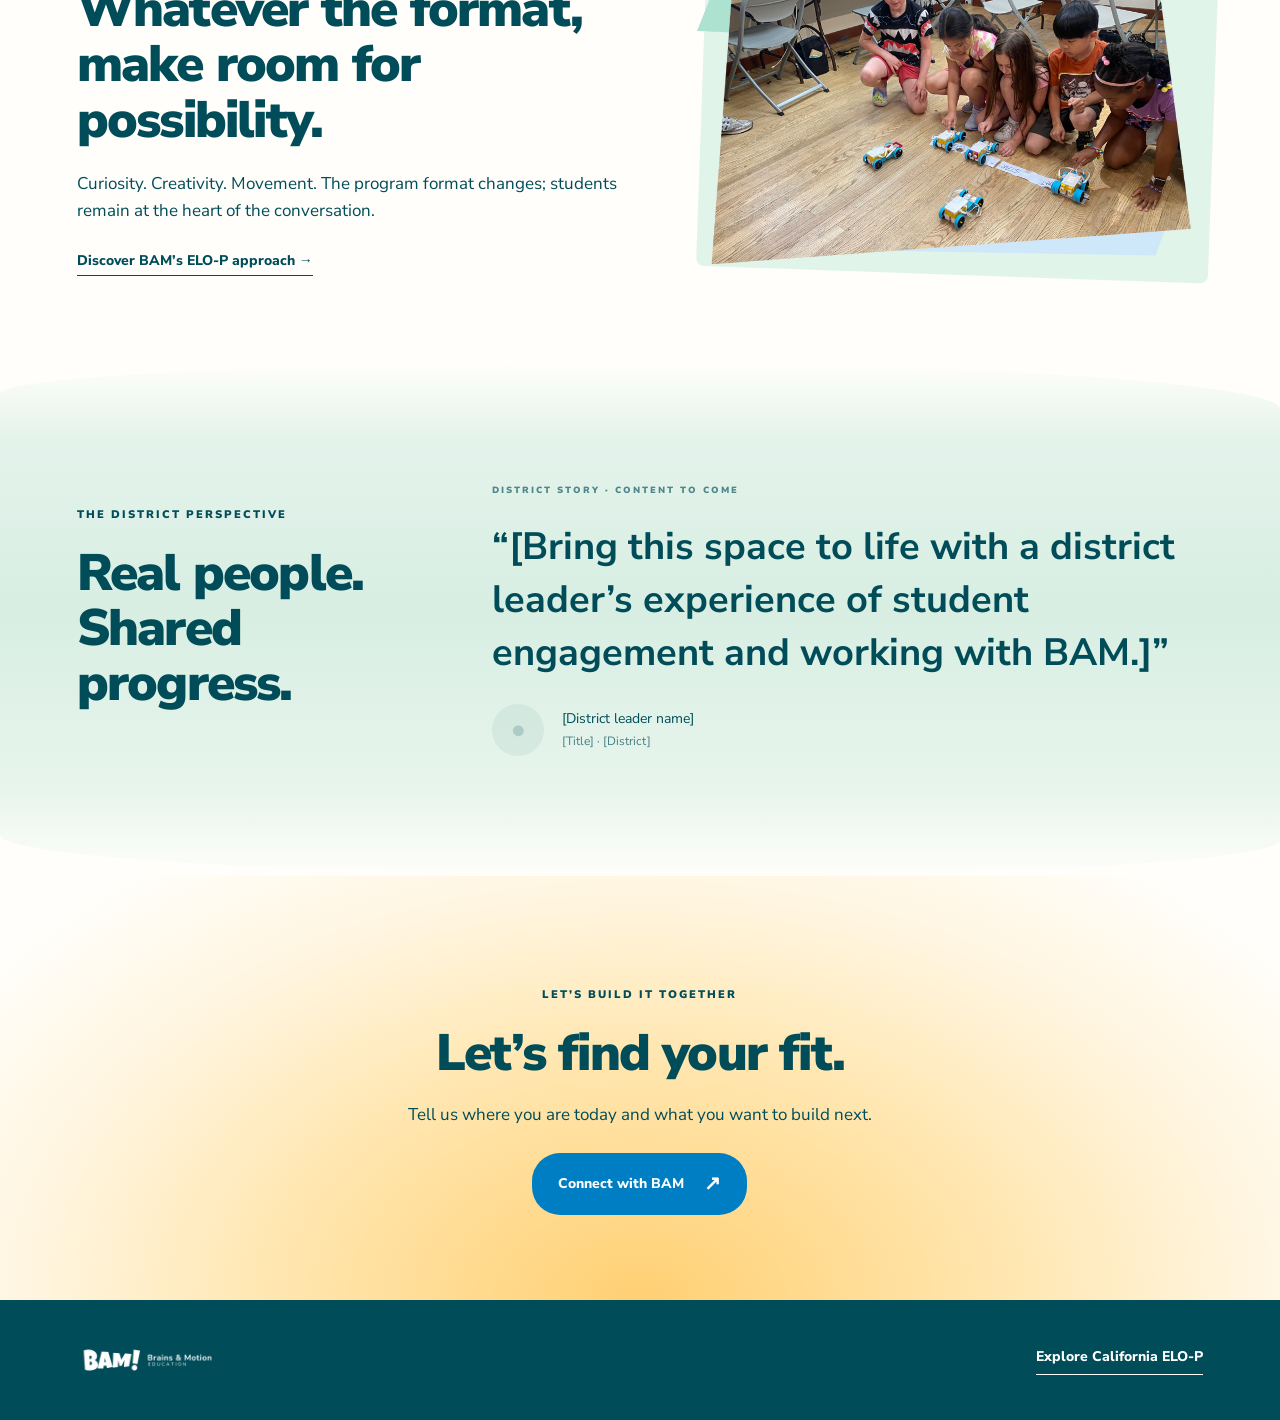
==== commit 91351155: "add logo and fix header and footer" ====
--- a/delivery-models.html
+++ b/delivery-models.html
@@ -1 +1,187 @@
-<!doctype html><html lang="en"><head><meta charset="utf-8"><meta name="viewport" content="width=device-width,initial-scale=1"><meta name="description" content="BAM expanded learning website concept for California school and district leaders."><title>Delivery models | BAM!</title><link rel="stylesheet" href="styles.css"></head><body><a class="skip" href="#main">Skip to content</a><div class="top">BAM! Expanded learning · California schools & districts</div><header class="header wrap"><a class="logo" href="index.html" aria-label="BAM home">BAM<b>!</b><small>BRAINS & MOTION</small></a><nav aria-label="Main navigation"><a href="index.html">California ELO-P</a><a href="implementation.html">Implementation guide</a><a href="delivery-models.html" aria-current="page">Delivery models</a></nav><a class="btn" href="#contact">Let’s talk</a></header><main id="main"><section class="hero modelhero"><div class="wrap"><div class="breadcrumb"><a href="index.html">California ELO-P</a> / Delivery models</div><div class="split"><div><span class="eyebrow">Find your starting point</span><h1>Different needs.<br>More ways<br>to <em>make it work.</em></h1><p>Start a program, add enrichment, or plan for school breaks. Let’s find the right shape for your schools.</p><div class="actions"><a class="btn" href="#compare">Compare the options</a></div></div><div class="modelvisual"><img src="assets/hero.jpg" alt="BAM students enjoying active outdoor play" width="1180" height="950"><div class="modelstack"><a href="#school"><span>01</span> Build the day ↗</a><a href="#enrichment"><span>02</span> Add a spark ↗</a><a href="#breaks"><span>03</span> Keep exploring ↗</a></div></div></div></div></section><section><div class="wrap"><div class="sectionhead"><h2>Start where you are.<br>Build what comes next.</h2><p>Offering categories are a starting point. Delivery details are agreed together.</p></div><div class="grid3"><article id="school" class="card mint"><span class="tag">Build the day</span><h3>Before &<br>after school</h3><p>A program experience beyond the school day, shaped around your sites and students.</p><p><strong>Consider when:</strong> you’re planning a new program or reviewing your current approach.</p><a class="textlink" href="#contact">Explore this option →</a></article><article id="enrichment" class="card ice"><span class="tag">Add a spark</span><h3>Supplemental<br>enrichment</h3><p>Focused learning experiences that complement an existing program.</p><p><strong>Consider when:</strong> your core program is in place and you want to expand the activity mix.</p><a class="textlink" href="#contact">Explore this option →</a></article><article id="breaks" class="card butter"><span class="tag">Keep exploring</span><h3>Summer &<br>school breaks</h3><p>Opportunities for discovery and connection outside the regular school calendar.</p><p><strong>Consider when:</strong> you’re shaping a summer or intersession experience.</p><a class="textlink" href="#contact">Explore this option →</a></article></div></div></section><section id="compare" style="padding-top:0"><div class="wrap"><span class="eyebrow">Side by side</span><h2>Different starting points.<br>The same thoughtful approach.</h2><div class="tablewrap"><table><caption class="smallnote" style="text-align:left;margin-bottom:20px">Illustrative comparison · final scope and responsibilities to be confirmed</caption><thead><tr><th scope="col">What to consider</th><th scope="col">Before & after school</th><th scope="col">Supplemental enrichment</th><th scope="col">Summer & school breaks</th></tr></thead><tbody><tr><th scope="row">Starting point</th><td>Program planning beyond the school day</td><td>An existing program to complement</td><td>A school-break program to shape</td></tr><tr><th scope="row">Experience</th><td>A mix of activities across the program day</td><td>Focused enrichment classes or clubs</td><td>Activities across a break or summer session</td></tr><tr><th scope="row">Schedule</th><td>[Agreed days and hours]</td><td>[Agreed sessions and frequency]</td><td>[Agreed dates and daily schedule]</td></tr><tr><th scope="row">Staffing & materials</th><td>[Confirm included support]</td><td>[Confirm included support]</td><td>[Confirm included support]</td></tr><tr><th scope="row">District involvement</th><td>[Define shared responsibilities]</td><td>[Define shared responsibilities]</td><td>[Define shared responsibilities]</td></tr></tbody></table></div></div></section><section class="dark"><div class="wrap"><span class="eyebrow">Picture your starting point</span><h2>What sounds like<br>your district?</h2><div class="grid3"><article class="card"><h3>“We’re building<br>something new.”</h3><p>Start with your goals, sites, and available resources.</p><a class="textlink" href="implementation.html">Explore the launch roadmap →</a></article><article class="card"><h3>“We want more<br>for our students.”</h3><p>Explore enrichment that adds to your current program.</p><a class="textlink" href="#enrichment">Explore enrichment →</a></article><article class="card"><h3>“We’re thinking<br>about summer.”</h3><p>Begin with your calendar and the experience you want to create.</p><a class="textlink" href="#breaks">Explore school breaks →</a></article></div></div></section><section><div class="wrap split"><div><span class="eyebrow">The experience at the center</span><h2>Whatever the format,<br>make room for<br>possibility.</h2><p>Curiosity. Creativity. Movement. The program format changes; students remain at the heart of the conversation.</p><a class="textlink" href="index.html">Discover BAM’s ELO-P approach →</a></div><div class="art realphoto"><img src="assets/steam.png" alt="Students testing their model vehicles together at a BAM activity" width="900" height="540" fetchpriority="high"><div class="sticker">Curious minds.<br>Active bodies.</div></div></div></section><section class="dark"><div class="wrap quote"><div><span class="eyebrow">The district perspective</span><h2>Real people.<br>Shared progress.</h2></div><div class="quote-preview"><span class="eyebrow">District story · content to come</span><blockquote>“[Bring this space to life with a district leader’s experience of student engagement and working with BAM.]”</blockquote><div class="quote-person"><span class="portrait-placeholder" aria-hidden="true">●</span><p>[District leader name]<br><span class="placeholder">[Title] · [District]</span></p></div></div></div></section><section class="cta" id="contact"><div class="wrap"><span class="eyebrow">Let’s build it together</span><h2>Let’s find your fit.</h2><p>Tell us where you are today and what you want to build next.</p><a class="btn" href="https://www.brains-and-motion.com/pages/contact">Connect with BAM</a></div></section></main><footer class="footer wrap"><a class="logo" href="index.html">BAM<b>!</b><small>BRAINS & MOTION</small></a><a class="textlink" href="index.html">Explore California ELO-P</a></footer></body></html>+<!doctype html>
+<html lang="en">
+
+<head>
+    <meta charset="utf-8">
+    <meta name="viewport" content="width=device-width,initial-scale=1">
+    <meta name="description"
+        content="BAM expanded learning website concept for California school and district leaders.">
+    <title>Delivery models | BAM!</title>
+    <link rel="stylesheet" href="styles.css">
+</head>
+
+<body><a class="skip" href="#main">Skip to content</a>
+    <div class="site-bar">
+        <div class="top">BAM! Expanded learning · California schools & districts</div>
+        <header class="header wrap"><a class="logo" href="index.html" aria-label="Brains &amp; Motion"><img
+                    src="assets/BAM-Logo---White-horizontal.webp" alt="" width="240" height="82"></a>
+            <nav aria-label="Main navigation"><a href="index.html">California ELO-P</a><a
+                    href="implementation.html">Implementation guide</a><a href="delivery-models.html"
+                    aria-current="page">Delivery models</a></nav><a class="btn" href="#contact">Let’s talk</a>
+        </header>
+    </div>
+    <main id="main">
+        <section class="hero modelhero">
+            <div class="wrap">
+                <div class="breadcrumb"><a href="index.html">California ELO-P</a> / Delivery models</div>
+                <div class="split">
+                    <div><span class="eyebrow">Find your starting point</span>
+                        <h1>Different needs.<br>More ways<br>to <em>make it work.</em></h1>
+                        <p>Start a program, add enrichment, or plan for school breaks. Let’s find the right shape for
+                            your schools.</p>
+                        <div class="actions"><a class="btn" href="#compare">Compare the options</a></div>
+                    </div>
+                    <div class="modelvisual"><img src="assets/hero.jpg" alt="BAM students enjoying active outdoor play"
+                            width="1180" height="950">
+                        <div class="modelstack"><a href="#school"><span>01</span> Build the day ↗</a><a
+                                href="#enrichment"><span>02</span> Add a spark ↗</a><a href="#breaks"><span>03</span>
+                                Keep exploring ↗</a></div>
+                    </div>
+                </div>
+            </div>
+        </section>
+        <section>
+            <div class="wrap">
+                <div class="sectionhead">
+                    <h2>Start where you are.<br>Build what comes next.</h2>
+                    <p>Offering categories are a starting point. Delivery details are agreed together.</p>
+                </div>
+                <div class="grid3">
+                    <article id="school" class="card mint"><span class="tag">Build the day</span>
+                        <h3>Before &<br>after school</h3>
+                        <p>A program experience beyond the school day, shaped around your sites and students.</p>
+                        <p><strong>Consider when:</strong> you’re planning a new program or reviewing your current
+                            approach.</p><a class="textlink" href="#contact">Explore this option →</a>
+                    </article>
+                    <article id="enrichment" class="card ice"><span class="tag">Add a spark</span>
+                        <h3>Supplemental<br>enrichment</h3>
+                        <p>Focused learning experiences that complement an existing program.</p>
+                        <p><strong>Consider when:</strong> your core program is in place and you want to expand the
+                            activity mix.</p><a class="textlink" href="#contact">Explore this option →</a>
+                    </article>
+                    <article id="breaks" class="card butter"><span class="tag">Keep exploring</span>
+                        <h3>Summer &<br>school breaks</h3>
+                        <p>Opportunities for discovery and connection outside the regular school calendar.</p>
+                        <p><strong>Consider when:</strong> you’re shaping a summer or intersession experience.</p><a
+                            class="textlink" href="#contact">Explore this option →</a>
+                    </article>
+                </div>
+            </div>
+        </section>
+        <section id="compare" style="padding-top:0">
+            <div class="wrap"><span class="eyebrow">Side by side</span>
+                <h2>Different starting points.<br>The same thoughtful approach.</h2>
+                <div class="tablewrap">
+                    <table>
+                        <caption class="smallnote" style="text-align:left;margin-bottom:20px">Illustrative comparison ·
+                            final scope and responsibilities to be confirmed</caption>
+                        <thead>
+                            <tr>
+                                <th scope="col">What to consider</th>
+                                <th scope="col">Before & after school</th>
+                                <th scope="col">Supplemental enrichment</th>
+                                <th scope="col">Summer & school breaks</th>
+                            </tr>
+                        </thead>
+                        <tbody>
+                            <tr>
+                                <th scope="row">Starting point</th>
+                                <td>Program planning beyond the school day</td>
+                                <td>An existing program to complement</td>
+                                <td>A school-break program to shape</td>
+                            </tr>
+                            <tr>
+                                <th scope="row">Experience</th>
+                                <td>A mix of activities across the program day</td>
+                                <td>Focused enrichment classes or clubs</td>
+                                <td>Activities across a break or summer session</td>
+                            </tr>
+                            <tr>
+                                <th scope="row">Schedule</th>
+                                <td>[Agreed days and hours]</td>
+                                <td>[Agreed sessions and frequency]</td>
+                                <td>[Agreed dates and daily schedule]</td>
+                            </tr>
+                            <tr>
+                                <th scope="row">Staffing & materials</th>
+                                <td>[Confirm included support]</td>
+                                <td>[Confirm included support]</td>
+                                <td>[Confirm included support]</td>
+                            </tr>
+                            <tr>
+                                <th scope="row">District involvement</th>
+                                <td>[Define shared responsibilities]</td>
+                                <td>[Define shared responsibilities]</td>
+                                <td>[Define shared responsibilities]</td>
+                            </tr>
+                        </tbody>
+                    </table>
+                </div>
+            </div>
+        </section>
+        <section class="dark">
+            <div class="wrap"><span class="eyebrow">Picture your starting point</span>
+                <h2>What sounds like<br>your district?</h2>
+                <div class="grid3">
+                    <article class="card">
+                        <h3>“We’re building<br>something new.”</h3>
+                        <p>Start with your goals, sites, and available resources.</p><a class="textlink"
+                            href="implementation.html">Explore the launch roadmap →</a>
+                    </article>
+                    <article class="card">
+                        <h3>“We want more<br>for our students.”</h3>
+                        <p>Explore enrichment that adds to your current program.</p><a class="textlink"
+                            href="#enrichment">Explore enrichment →</a>
+                    </article>
+                    <article class="card">
+                        <h3>“We’re thinking<br>about summer.”</h3>
+                        <p>Begin with your calendar and the experience you want to create.</p><a class="textlink"
+                            href="#breaks">Explore school breaks →</a>
+                    </article>
+                </div>
+            </div>
+        </section>
+        <section>
+            <div class="wrap split">
+                <div><span class="eyebrow">The experience at the center</span>
+                    <h2>Whatever the format,<br>make room for<br>possibility.</h2>
+                    <p>Curiosity. Creativity. Movement. The program format changes; students remain at the heart of the
+                        conversation.</p><a class="textlink" href="index.html">Discover BAM’s ELO-P approach →</a>
+                </div>
+                <div class="art realphoto"><img src="assets/steam.png"
+                        alt="Students testing their model vehicles together at a BAM activity" width="900" height="540"
+                        fetchpriority="high">
+                    <div class="sticker">Curious minds.<br>Active bodies.</div>
+                </div>
+            </div>
+        </section>
+        <section class="dark">
+            <div class="wrap quote">
+                <div><span class="eyebrow">The district perspective</span>
+                    <h2>Real people.<br>Shared progress.</h2>
+                </div>
+                <div class="quote-preview"><span class="eyebrow">District story · content to come</span>
+                    <blockquote>“[Bring this space to life with a district leader’s experience of student engagement and
+                        working with BAM.]”</blockquote>
+                    <div class="quote-person"><span class="portrait-placeholder" aria-hidden="true">●</span>
+                        <p>[District leader name]<br><span class="placeholder">[Title] · [District]</span></p>
+                    </div>
+                </div>
+            </div>
+        </section>
+        <section class="cta" id="contact">
+            <div class="wrap"><span class="eyebrow">Let’s build it together</span>
+                <h2>Let’s find your fit.</h2>
+                <p>Tell us where you are today and what you want to build next.</p><a class="btn"
+                    href="https://www.brains-and-motion.com/pages/contact">Connect with BAM</a>
+            </div>
+        </section>
+    </main>
+    <footer class="footer">
+        <div class="wrap"><a class="logo" href="index.html" aria-label="Brains &amp; Motion"><img
+                    src="assets/BAM-Logo---White-horizontal.webp" alt="" width="240" height="82"></a><a class="textlink"
+                href="index.html">Explore California ELO-P</a></div>
+    </footer>
+</body>
+
+</html>
--- a/styles.css
+++ b/styles.css
@@ -1,165 +1,1903 @@
-@import url('https://fonts.googleapis.com/css2?family=Nunito:wght@400;600;700;800;900&family=Nunito+Sans:wght@400;600;700;800&display=swap');
-:root{--teal:#004d59;--yellow:#ffb129;--blue:#007ec3;--mint:#ade2d0;--ice:#cee8f9;--paper:#fcfcf7}*{box-sizing:border-box}html{scroll-behavior:smooth}body{margin:0;background:var(--paper);color:var(--teal);font:17px/1.6 'Nunito Sans',sans-serif}a{color:inherit;text-decoration:none}button{font:inherit}h1,h2,h3,h4{font-family:Nunito,sans-serif;line-height:1.08;margin:0 0 22px;font-weight:900;letter-spacing:-.035em}h1{font-size:clamp(48px,5.9vw,82px)}h2{font-size:clamp(34px,4vw,54px)}h3{font-size:27px}p{margin:0 0 22px}nav{display:flex;gap:30px;align-items:center}nav a{font-size:14px;font-weight:800}nav a[aria-current=page]{text-decoration:underline;text-underline-offset:8px}.wrap{width:min(1180px,88%);margin:auto}.top{background:var(--teal);color:white;text-align:center;padding:7px;font-size:11px;letter-spacing:1.5px;text-transform:uppercase}.header{padding:23px 0;display:flex;align-items:center;justify-content:space-between;gap:25px}.logo{font-size:42px;font-weight:900;letter-spacing:-4px;line-height:1}.logo b{color:var(--blue)}.logo small{display:block;font-size:9px;letter-spacing:1.5px;margin-top:8px}.btn{display:inline-flex;align-items:center;justify-content:center;gap:20px;background:var(--blue);color:white;padding:15px 24px;border-radius:8px;font-size:14px;font-weight:800;min-height:50px}.btn:after{content:'↗';font-size:20px}.btn.yellow{background:var(--yellow);color:var(--teal)}.textlink{font-size:14px;font-weight:800;border-bottom:1px solid;padding-bottom:5px}.actions{display:flex;flex-wrap:wrap;align-items:center;gap:24px;margin-top:30px}.eyebrow{text-transform:uppercase;font-size:11px;letter-spacing:2px;font-weight:900;margin-bottom:22px;display:block}.hero{padding:64px 0 72px;background:var(--mint);overflow:hidden}.split{display:grid;grid-template-columns:1.05fr 1fr;gap:68px;align-items:center}.hero p{max-width:430px;font-size:18px}.hero h1 em{font-style:normal;color:var(--blue)}.art{position:relative;background:var(--ice);min-height:445px;border-radius:140px 140px 25px 25px;display:flex;align-items:center;justify-content:center;overflow:hidden}.art svg{width:95%;height:auto}.artlabel{position:absolute;bottom:18px;left:20px;background:white;padding:7px 13px;border-radius:6px;font-size:10px;letter-spacing:1px;text-transform:uppercase}.sticker{position:absolute;right:8px;top:18px;background:var(--yellow);width:110px;height:110px;border-radius:50%;display:grid;place-content:center;text-align:center;font-size:14px;font-weight:900;line-height:1.2;transform:rotate(12deg);border:2px dashed var(--teal)}section{padding:85px 0}.intro{max-width:650px}.intro p{max-width:570px}.sectionhead{display:flex;justify-content:space-between;gap:50px;align-items:end;margin-bottom:38px}.sectionhead h2{max-width:660px;margin:0}.sectionhead p{max-width:330px;margin:0}.trust{padding:27px 0;border-bottom:1px solid #004d5920}.trust .wrap{display:flex;align-items:center;justify-content:space-between;gap:25px}.trust span{font-size:11px;text-transform:uppercase;letter-spacing:1px}.trust b{font-size:16px;opacity:.5}.grid3{display:grid;grid-template-columns:repeat(3,1fr);gap:24px}.card{padding:32px;border-radius:18px;background:white}.card p{font-size:15px}.card p:last-child{margin-bottom:0}.mint{background:var(--mint)}.ice{background:var(--ice)}.butter{background:#fff0c8}.icon{font-size:38px;margin-bottom:30px;display:block}.number{font:900 14px Nunito;display:inline-grid;place-content:center;width:36px;height:36px;background:var(--teal);color:white;border-radius:50%;margin-bottom:25px}.photo{height:245px;border-radius:15px;background:var(--mint);position:relative;display:grid;place-content:center;overflow:hidden}.photo .shape{font-size:105px;line-height:1;color:var(--teal);transform:rotate(-12deg)}.photo span{position:absolute;bottom:14px;left:18px;font-size:10px;text-transform:uppercase;letter-spacing:1px}.photocard h3{margin:22px 0 10px}.photocard p{font-size:15px}.dark{background:var(--teal);color:white}.dark .eyebrow{color:var(--mint)}.dark .card{background:#ffffff0d;border:1px solid #ffffff30}.dark .textlink{color:var(--yellow)}.road{display:grid;grid-template-columns:repeat(4,1fr);gap:25px;border-top:1px solid #004d5940;padding-top:30px}.road h3{font-size:23px}.road p{font-size:14px}.quote{display:grid;grid-template-columns:1fr 2fr;gap:60px;align-items:start}.quote blockquote{font:700 32px/1.3 Nunito;margin:0 0 24px}.placeholder{font-size:12px;opacity:.7}.resources a{display:block;border-top:1px solid #004d5930;padding:24px 0;font-weight:800;display:flex;justify-content:space-between}.resources a:after{content:'↗'}.cta{background:var(--yellow);text-align:center}.cta h2{max-width:700px;margin:0 auto 20px}.cta p{max-width:560px;margin:0 auto 25px}.footer{padding:40px 0;display:flex;justify-content:space-between;align-items:center;gap:30px}.footer p{font-size:11px;max-width:330px;margin:0}.subhero{background:var(--ice)}.breadcrumb{font-size:12px;margin-bottom:38px}.guideboard{background:var(--teal);color:white;padding:35px;border-radius:20px;transform:rotate(2deg);box-shadow:12px 12px 0 #004d5910}.guideboard h3{font-size:30px}.guideboard div{padding:15px 0;border-bottom:1px solid #ffffff30;display:flex;gap:20px;align-items:center}.guideboard b{color:var(--yellow)}.step{display:grid;grid-template-columns:70px 1fr 1fr;gap:25px;padding:32px 0;border-top:1px solid #004d5930}.step h3{margin:0}.step p{font-size:15px;margin:0}.step .number{background:var(--blue)}.smallnote{font-size:12px;margin-top:24px;opacity:.75}.schedule{display:grid;grid-template-columns:repeat(4,1fr);gap:8px;margin-top:35px}.schedule div{padding:25px 18px;border-radius:10px;background:white;font-weight:800}.schedule small{font-size:10px;text-transform:uppercase;display:block;margin-bottom:15px}.tablewrap{overflow:auto}table{width:100%;border-collapse:collapse;min-width:640px;font-size:14px}th,td{text-align:left;padding:22px 18px;border-bottom:1px solid #004d5925;vertical-align:top}th{background:var(--teal);color:white}td:first-child{font-weight:800;width:20%}tbody tr:nth-child(even){background:#ade2d025}details{border-bottom:1px solid #004d5930;padding:22px 0}summary{font-weight:800;cursor:pointer}details p{margin:15px 0 0;font-size:15px}.skip{position:absolute;top:-80px}.skip:focus{top:0;background:white;padding:15px;z-index:5}:focus-visible{outline:3px solid #8359a5;outline-offset:5px}.modelhero{background:#fff0c8}.modelstack{display:grid;gap:12px;transform:rotate(-3deg)}.modelstack a{display:flex;align-items:center;gap:22px;padding:28px;border-radius:15px;background:var(--teal);color:white;font:800 23px Nunito}.modelstack a:nth-child(2){margin-left:35px;background:var(--blue)}.modelstack a:nth-child(3){margin-left:65px;background:var(--mint);color:var(--teal)}.modelstack span{font-size:32px}.tag{font-size:10px;text-transform:uppercase;letter-spacing:1px;border:1px solid #004d5930;display:inline-block;padding:5px 10px;border-radius:20px;margin-bottom:20px}@media(max-width:800px){.header{flex-wrap:wrap}.header nav{width:100%;gap:20px;overflow:auto;padding-bottom:8px}.header>.btn{display:none}nav a{white-space:nowrap}.split{grid-template-columns:1fr;gap:40px}.hero{padding:35px 0 45px}.art{min-height:340px;max-width:500px;width:100%;margin:auto}.grid3{grid-template-columns:1fr}.sectionhead{display:block}.sectionhead p{margin-top:20px}.road,.schedule{grid-template-columns:1fr 1fr}.quote{grid-template-columns:1fr;gap:20px}.trust .wrap{flex-wrap:wrap;justify-content:center}.trust span{width:100%;text-align:center}.trust b{font-size:13px}.step{grid-template-columns:45px 1fr}.step p{grid-column:2}.footer{flex-direction:column;align-items:start}.hero h1{font-size:52px}section{padding:55px 0}.modelstack a{font-size:20px;padding:22px}.modelstack a:nth-child(3){margin-left:25px}.guideboard{transform:none}.wrap{width:88%}}@media(prefers-reduced-motion:reduce){html{scroll-behavior:auto}}
+@import url('https://fonts.googleapis.com/css2?family=Nunito+Sans:wght@400;600;700;800;900&display=swap');
+
+:root {
+    --teal: #004d59;
+    --yellow: #ffb129;
+    --blue: #007ec3;
+    --mint: #ade2d0;
+    --ice: #cee8f9;
+    --paper: #fcfcf7
+}
+
+* {
+    box-sizing: border-box
+}
+
+html {
+    scroll-behavior: smooth
+}
+
+body {
+    margin: 0;
+    background: var(--paper);
+    color: var(--teal);
+    font: 17px/1.6 'Nunito Sans', sans-serif
+}
+
+a {
+    color: inherit;
+    text-decoration: none
+}
+
+button {
+    font: inherit
+}
+
+h1,
+h2,
+h3,
+h4 {
+    font-family: 'Nunito Sans', sans-serif;
+    line-height: 1.08;
+    margin: 0 0 22px;
+    font-weight: 900;
+    letter-spacing: -.035em
+}
+
+h1 {
+    font-size: clamp(48px, 5.9vw, 82px)
+}
+
+h2 {
+    font-size: clamp(34px, 4vw, 54px)
+}
+
+h3 {
+    font-size: 27px
+}
+
+p {
+    margin: 0 0 22px
+}
+
+nav {
+    display: flex;
+    gap: 30px;
+    align-items: center
+}
+
+nav a {
+    font-size: 14px;
+    font-weight: 800
+}
+
+nav a[aria-current=page] {
+    text-decoration: underline;
+    text-underline-offset: 8px
+}
+
+.wrap {
+    width: min(1180px, 88%);
+    margin: auto
+}
+
+.top {
+    background: var(--teal);
+    color: white;
+    text-align: center;
+    padding: 7px;
+    font-size: 11px;
+    letter-spacing: 1.5px;
+    text-transform: uppercase
+}
+
+.header {
+    padding: 23px 0;
+    display: flex;
+    align-items: center;
+    justify-content: space-between;
+    gap: 25px
+}
+
+.logo {
+    display: inline-flex;
+    align-items: center;
+    line-height: 0
+}
+
+.logo img {
+    display: block;
+    height: 48px;
+    width: auto
+}
+
+.btn {
+    display: inline-flex;
+    align-items: center;
+    justify-content: center;
+    gap: 20px;
+    background: var(--blue);
+    color: white;
+    padding: 15px 24px;
+    border-radius: 8px;
+    font-size: 14px;
+    font-weight: 800;
+    min-height: 50px
+}
+
+.btn:after {
+    content: '↗';
+    font-size: 20px
+}
+
+.btn.yellow {
+    background: var(--yellow);
+    color: var(--teal)
+}
+
+.textlink {
+    font-size: 14px;
+    font-weight: 800;
+    border-bottom: 1px solid;
+    padding-bottom: 5px
+}
+
+.actions {
+    display: flex;
+    flex-wrap: wrap;
+    align-items: center;
+    gap: 24px;
+    margin-top: 30px
+}
+
+.eyebrow {
+    text-transform: uppercase;
+    font-size: 11px;
+    letter-spacing: 2px;
+    font-weight: 900;
+    margin-bottom: 22px;
+    display: block
+}
+
+.hero {
+    padding: 64px 0 72px;
+    background: var(--mint);
+    overflow: hidden
+}
+
+.split {
+    display: grid;
+    grid-template-columns: 1.05fr 1fr;
+    gap: 68px;
+    align-items: center
+}
+
+.hero p {
+    max-width: 430px;
+    font-size: 18px
+}
+
+.hero h1 em {
+    font-style: normal;
+    color: var(--blue)
+}
+
+.art {
+    position: relative;
+    background: var(--ice);
+    min-height: 445px;
+    border-radius: 140px 140px 25px 25px;
+    display: flex;
+    align-items: center;
+    justify-content: center;
+    overflow: hidden
+}
+
+.art svg {
+    width: 95%;
+    height: auto
+}
+
+.artlabel {
+    position: absolute;
+    bottom: 18px;
+    left: 20px;
+    background: white;
+    padding: 7px 13px;
+    border-radius: 6px;
+    font-size: 10px;
+    letter-spacing: 1px;
+    text-transform: uppercase
+}
+
+.sticker {
+    position: absolute;
+    right: 8px;
+    top: 18px;
+    background: var(--yellow);
+    width: 110px;
+    height: 110px;
+    border-radius: 50%;
+    display: grid;
+    place-content: center;
+    text-align: center;
+    font-size: 14px;
+    font-weight: 900;
+    line-height: 1.2;
+    transform: rotate(12deg);
+    border: 2px dashed var(--teal)
+}
+
+section {
+    padding: 85px 0
+}
+
+.intro {
+    max-width: 650px
+}
+
+.intro p {
+    max-width: 570px
+}
+
+.sectionhead {
+    display: flex;
+    justify-content: space-between;
+    gap: 50px;
+    align-items: end;
+    margin-bottom: 38px
+}
+
+.sectionhead h2 {
+    max-width: 660px;
+    margin: 0
+}
+
+.sectionhead p {
+    max-width: 330px;
+    margin: 0
+}
+
+.trust {
+    padding: 27px 0;
+    border-bottom: 1px solid #004d5920
+}
+
+.trust .wrap {
+    display: flex;
+    align-items: center;
+    justify-content: space-between;
+    gap: 25px
+}
+
+.trust span {
+    font-size: 11px;
+    text-transform: uppercase;
+    letter-spacing: 1px
+}
+
+.trust b {
+    font-size: 16px;
+    opacity: .5
+}
+
+.grid3 {
+    display: grid;
+    grid-template-columns: repeat(3, 1fr);
+    gap: 24px
+}
+
+.card {
+    padding: 32px;
+    border-radius: 18px;
+    background: white
+}
+
+.card p {
+    font-size: 15px
+}
+
+.card p:last-child {
+    margin-bottom: 0
+}
+
+.mint {
+    background: var(--mint)
+}
+
+.ice {
+    background: var(--ice)
+}
+
+.butter {
+    background: #fff0c8
+}
+
+.icon {
+    font-size: 38px;
+    margin-bottom: 30px;
+    display: block
+}
+
+.number {
+    font: 900 14px 'Nunito Sans';
+    display: inline-grid;
+    place-content: center;
+    width: 36px;
+    height: 36px;
+    background: var(--teal);
+    color: white;
+    border-radius: 50%;
+    margin-bottom: 25px
+}
+
+.photo {
+    height: 245px;
+    border-radius: 15px;
+    background: var(--mint);
+    position: relative;
+    display: grid;
+    place-content: center;
+    overflow: hidden
+}
+
+.photo .shape {
+    font-size: 105px;
+    line-height: 1;
+    color: var(--teal);
+    transform: rotate(-12deg)
+}
+
+.photo span {
+    position: absolute;
+    bottom: 14px;
+    left: 18px;
+    font-size: 10px;
+    text-transform: uppercase;
+    letter-spacing: 1px
+}
+
+.photocard h3 {
+    margin: 22px 0 10px
+}
+
+.photocard p {
+    font-size: 15px
+}
+
+.dark {
+    background: var(--teal);
+    color: white
+}
+
+.dark .eyebrow {
+    color: var(--mint)
+}
+
+.dark .card {
+    background: #ffffff0d;
+    border: 1px solid #ffffff30
+}
+
+.dark .textlink {
+    color: var(--yellow)
+}
+
+.road {
+    display: grid;
+    grid-template-columns: repeat(4, 1fr);
+    gap: 25px;
+    border-top: 1px solid #004d5940;
+    padding-top: 30px
+}
+
+.road h3 {
+    font-size: 23px
+}
+
+.road p {
+    font-size: 14px
+}
+
+.quote {
+    display: grid;
+    grid-template-columns: 1fr 2fr;
+    gap: 60px;
+    align-items: start
+}
+
+.quote blockquote {
+    font: 700 32px/1.3 'Nunito Sans';
+    margin: 0 0 24px
+}
+
+.placeholder {
+    font-size: 12px;
+    opacity: .7
+}
+
+.resources a {
+    display: block;
+    border-top: 1px solid #004d5930;
+    padding: 24px 0;
+    font-weight: 800;
+    display: flex;
+    justify-content: space-between
+}
+
+.resources a:after {
+    content: '↗'
+}
+
+.cta {
+    background: var(--yellow);
+    text-align: center
+}
+
+.cta h2 {
+    max-width: 700px;
+    margin: 0 auto 20px
+}
+
+.cta p {
+    max-width: 560px;
+    margin: 0 auto 25px
+}
+
+.footer {
+    padding: 40px 0;
+    display: flex;
+    justify-content: space-between;
+    align-items: center;
+    gap: 30px
+}
+
+.footer p {
+    font-size: 11px;
+    max-width: 330px;
+    margin: 0
+}
+
+.subhero {
+    background: var(--ice)
+}
+
+.breadcrumb {
+    font-size: 12px;
+    margin-bottom: 38px
+}
+
+.guideboard {
+    background: var(--teal);
+    color: white;
+    padding: 35px;
+    border-radius: 20px;
+    transform: rotate(2deg);
+    box-shadow: 12px 12px 0 #004d5910
+}
+
+.guideboard h3 {
+    font-size: 30px
+}
+
+.guideboard div {
+    padding: 15px 0;
+    border-bottom: 1px solid #ffffff30;
+    display: flex;
+    gap: 20px;
+    align-items: center
+}
+
+.guideboard b {
+    color: var(--yellow)
+}
+
+.step {
+    display: grid;
+    grid-template-columns: 70px 1fr 1fr;
+    gap: 25px;
+    padding: 32px 0;
+    border-top: 1px solid #004d5930
+}
+
+.step h3 {
+    margin: 0
+}
+
+.step p {
+    font-size: 15px;
+    margin: 0
+}
+
+.step .number {
+    background: var(--blue)
+}
+
+.smallnote {
+    font-size: 12px;
+    margin-top: 24px;
+    opacity: .75
+}
+
+.schedule {
+    display: grid;
+    grid-template-columns: repeat(4, 1fr);
+    gap: 8px;
+    margin-top: 35px
+}
+
+.schedule div {
+    padding: 25px 18px;
+    border-radius: 10px;
+    background: white;
+    font-weight: 800
+}
+
+.schedule small {
+    font-size: 10px;
+    text-transform: uppercase;
+    display: block;
+    margin-bottom: 15px
+}
+
+.tablewrap {
+    overflow: auto
+}
+
+table {
+    width: 100%;
+    border-collapse: collapse;
+    min-width: 640px;
+    font-size: 14px
+}
+
+th,
+td {
+    text-align: left;
+    padding: 22px 18px;
+    border-bottom: 1px solid #004d5925;
+    vertical-align: top
+}
+
+th {
+    background: var(--teal);
+    color: white
+}
+
+td:first-child {
+    font-weight: 800;
+    width: 20%
+}
+
+tbody tr:nth-child(even) {
+    background: #ade2d025
+}
+
+details {
+    border-bottom: 1px solid #004d5930;
+    padding: 22px 0
+}
+
+summary {
+    font-weight: 800;
+    cursor: pointer
+}
+
+details p {
+    margin: 15px 0 0;
+    font-size: 15px
+}
+
+.skip {
+    position: absolute;
+    top: -80px
+}
+
+.skip:focus {
+    top: 0;
+    background: white;
+    padding: 15px;
+    z-index: 5
+}
+
+:focus-visible {
+    outline: 3px solid #8359a5;
+    outline-offset: 5px
+}
+
+.modelhero {
+    background: #fff0c8
+}
+
+.modelstack {
+    display: grid;
+    gap: 12px;
+    transform: rotate(-3deg)
+}
+
+.modelstack a {
+    display: flex;
+    align-items: center;
+    gap: 22px;
+    padding: 28px;
+    border-radius: 15px;
+    background: var(--teal);
+    color: white;
+    font: 800 23px 'Nunito Sans'
+}
+
+.modelstack a:nth-child(2) {
+    margin-left: 35px;
+    background: var(--blue)
+}
+
+.modelstack a:nth-child(3) {
+    margin-left: 65px;
+    background: var(--mint);
+    color: var(--teal)
+}
+
+.modelstack span {
+    font-size: 32px
+}
+
+.tag {
+    font-size: 10px;
+    text-transform: uppercase;
+    letter-spacing: 1px;
+    border: 1px solid #004d5930;
+    display: inline-block;
+    padding: 5px 10px;
+    border-radius: 20px;
+    margin-bottom: 20px
+}
+
+@media(max-width:800px) {
+    .header {
+        flex-wrap: wrap
+    }
+
+    .header nav {
+        width: 100%;
+        gap: 20px;
+        overflow: auto;
+        padding-bottom: 8px
+    }
+
+    .header>.btn {
+        display: none
+    }
+
+    nav a {
+        white-space: nowrap
+    }
+
+    .split {
+        grid-template-columns: 1fr;
+        gap: 40px
+    }
+
+    .hero {
+        padding: 35px 0 45px
+    }
+
+    .art {
+        min-height: 340px;
+        max-width: 500px;
+        width: 100%;
+        margin: auto
+    }
+
+    .grid3 {
+        grid-template-columns: 1fr
+    }
+
+    .sectionhead {
+        display: block
+    }
+
+    .sectionhead p {
+        margin-top: 20px
+    }
+
+    .road,
+    .schedule {
+        grid-template-columns: 1fr 1fr
+    }
+
+    .quote {
+        grid-template-columns: 1fr;
+        gap: 20px
+    }
+
+    .trust .wrap {
+        flex-wrap: wrap;
+        justify-content: center
+    }
+
+    .trust span {
+        width: 100%;
+        text-align: center
+    }
+
+    .trust b {
+        font-size: 13px
+    }
+
+    .step {
+        grid-template-columns: 45px 1fr
+    }
+
+    .step p {
+        grid-column: 2
+    }
+
+    .footer {
+        flex-direction: column;
+        align-items: start
+    }
+
+    .hero h1 {
+        font-size: 52px
+    }
+
+    section {
+        padding: 55px 0
+    }
+
+    .modelstack a {
+        font-size: 20px;
+        padding: 22px
+    }
+
+    .modelstack a:nth-child(3) {
+        margin-left: 25px
+    }
+
+    .guideboard {
+        transform: none
+    }
+
+    .wrap {
+        width: 88%
+    }
+}
+
+@media(prefers-reduced-motion:reduce) {
+    html {
+        scroll-behavior: auto
+    }
+}
+
 /* Softer page rhythm: open content, organic edges, and blended color. */
-:root{--paper:#fffefa}
-.top{background:transparent;color:var(--teal);border-bottom:0;padding-top:12px}
-.header{padding-top:18px;padding-bottom:26px}
-.hero{position:relative;background:linear-gradient(155deg,#ade2d0 0%,#d1eee1 57%,#fffefa 100%);padding-bottom:110px}
-.hero.subhero{background:linear-gradient(150deg,#cee8f9 0%,#e4f2fa 58%,#fffefa 100%)}
-.hero.modelhero{background:linear-gradient(150deg,#ffe4a7 0%,#fff3d6 55%,#fffefa 100%)}
-.art{border-radius:47% 53% 42% 58% / 44% 38% 62% 56%;background:#cee8f9b3;overflow:visible}
-.art svg{border-radius:inherit}
-.artlabel{left:32px;bottom:8px;border-radius:20px;background:#fffefac9;backdrop-filter:blur(8px)}
-.sticker{border:0;right:-5px;top:8px;border-radius:48% 52% 43% 57% / 58% 43% 57% 42%;box-shadow:none}
-.trust{border:0;padding:0 0 28px;margin-top:-28px;position:relative}
-section{padding:90px 0}
-.sectionhead{margin-bottom:48px}
-.grid3{gap:44px}
-.card{position:relative;background:transparent;padding:28px 12px;border:0;border-radius:0}
-.card.mint,.card.ice,.card.butter{background:transparent}
-.card .icon{display:inline-grid;place-content:center;width:78px;height:74px;border-radius:44% 56% 60% 40% / 53% 43% 57% 47%;margin-bottom:28px;background:var(--mint)}
-.card.ice .icon{background:var(--ice)}
-.card.butter .icon{background:#ffe4a7}
-.card h3{line-height:1.15}
-.card .tag{border:0;background:#ade2d05c;border-radius:46% 54% 48% 52% / 42% 45% 55% 58%;padding:12px 18px;letter-spacing:1.3px}
-.card.ice .tag{background:#cee8f97d}
-.card.butter .tag{background:#ffe4a780}
-.photo{height:260px;border-radius:48% 52% 38% 62% / 46% 40% 60% 54%}
-.photocard:nth-child(2){padding-top:40px}
-.photocard:nth-child(2) .photo{border-radius:39% 61% 54% 46% / 53% 42% 58% 47%}
-.photocard:nth-child(3) .photo{border-radius:56% 44% 45% 55% / 38% 57% 43% 62%}
-.photo span{left:0;bottom:22px;width:100%;text-align:center;font-size:9px}
-.photocard h3,.photocard p{padding-left:12px;padding-right:12px}
-.dark{position:relative;isolation:isolate;background:transparent;color:var(--teal);padding:120px 0}
-.dark:before{content:'';position:absolute;z-index:-1;inset:0;background:linear-gradient(180deg,#fffefa 0%,#e4f3eb 15%,#d8eee3 48%,#e8f5ed 84%,#fffefa 100%);border-radius:48% 52% 45% 55% / 6% 9% 7% 8%}
-.dark .eyebrow{color:var(--teal)}
-.dark .card{background:transparent;border:0;padding:20px 12px}
-.dark .textlink{color:var(--teal)}
-.road{border:0;position:relative;gap:35px;padding-top:20px}
-.road:before{content:'';position:absolute;left:18px;right:12%;top:36px;height:35px;border-top:2px dashed #004d5925;border-radius:50%;z-index:-1;transform:rotate(-2deg)}
-.road>div:nth-child(even){padding-top:20px}
-.number{background:var(--mint);color:var(--teal);border-radius:45% 55% 48% 52% / 53% 46% 54% 47%;width:43px;height:43px}
-.quote{align-items:center}
-.quote blockquote{font-size:clamp(26px,3vw,38px);line-height:1.4}
-.resources a{border:0;padding:20px 0}
-.resources a+a{margin-top:6px}
-.cta{background:radial-gradient(ellipse at 50% 100%,#ffd073 0%,#ffe6af 40%,#fff5df 67%,#fffefa 90%);padding:110px 0 85px}
-.footer{padding:45px 0 55px}
-section.mint{position:relative;background:linear-gradient(180deg,#fffefa,#e2f3e9 20%,#d8eee3 55%,#e8f5ee 80%,#fffefa);padding:110px 0}
-.guideboard{background:transparent;color:var(--teal);box-shadow:none;position:relative;isolation:isolate;padding:45px 40px}
-.guideboard:before{content:'';position:absolute;inset:-5px -15px;z-index:-1;background:#ffffff80;border-radius:45% 55% 38% 62% / 20% 25% 75% 80%;transform:rotate(-5deg)}
-.guideboard div{border:0;padding:13px 0}
-.guideboard b{color:var(--blue)}
-.step{border:0;padding:35px 0;position:relative}
-.step:not(:last-of-type):before{content:'';position:absolute;left:21px;top:84px;bottom:-15px;border-left:2px dashed #007ec325}
-.step .number{background:var(--ice);color:var(--teal)}
-.schedule{gap:18px}
-.schedule div{border-radius:42% 58% 49% 51% / 24% 31% 69% 76%;padding:35px 25px}
-.schedule div:nth-child(even){transform:translateY(15px)}
-.modelstack{gap:20px;position:relative;padding:15px 0}
-.modelstack a{border-radius:60px 95px 85px 55px;background:#004d59;box-shadow:none}
-.modelstack a:nth-child(2){border-radius:85px 55px 70px 95px}
-.modelstack a:nth-child(3){border-radius:60px 95px 65px 85px}
-.tablewrap{padding:12px 0}
-thead th{background:transparent;color:var(--teal);border-bottom:2px solid #ade2d0;padding-top:10px;font-size:15px}
-tbody th{background:transparent;color:var(--teal)}
-th,td{border-bottom:1px solid #004d5912}
-tbody tr:nth-child(even){background:#ade2d015}
-details{border-bottom:1px solid #004d5918}
-.btn{border-radius:28px;padding-left:26px;padding-right:26px}
-@media(max-width:800px){
-.hero{padding-bottom:75px}.trust{margin-top:-5px}.grid3{gap:18px}.card{padding:22px 6px}.sectionhead{margin-bottom:25px}.photocard:nth-child(2){padding-top:0}.photocard{max-width:500px;width:100%;margin:auto}.photo{height:275px}.art{width:94%}.artlabel{font-size:9px}.dark,section.mint{padding:75px 0}section{padding:60px 0}.dark:before{border-radius:0}.road:before{display:none}.road>div:nth-child(even){padding-top:0}.guideboard{padding:35px 20px}.guideboard:before{inset:0}.modelstack a{padding:24px 22px}.schedule{gap:12px}.schedule div{padding:28px 18px}.schedule div:nth-child(even){transform:none}.cta{padding:85px 0 65px}.step:before{display:none}
+:root {
+    --paper: #fffefa
+}
+
+.top {
+    background: transparent;
+    color: var(--teal);
+    border-bottom: 0;
+    padding-top: 12px
+}
+
+.header {
+    padding-top: 18px;
+    padding-bottom: 26px
+}
+
+.hero {
+    position: relative;
+    background: linear-gradient(155deg, #ade2d0 0%, #d1eee1 57%, #fffefa 100%);
+    padding-bottom: 110px
+}
+
+.hero.subhero {
+    background: linear-gradient(150deg, #cee8f9 0%, #e4f2fa 58%, #fffefa 100%)
+}
+
+.hero.modelhero {
+    background: linear-gradient(150deg, #ffe4a7 0%, #fff3d6 55%, #fffefa 100%)
+}
+
+.art {
+    border-radius: 47% 53% 42% 58% / 44% 38% 62% 56%;
+    background: #cee8f9b3;
+    overflow: visible
+}
+
+.art svg {
+    border-radius: inherit
+}
+
+.artlabel {
+    left: 32px;
+    bottom: 8px;
+    border-radius: 20px;
+    background: #fffefac9;
+    backdrop-filter: blur(8px)
+}
+
+.sticker {
+    border: 0;
+    right: -5px;
+    top: 8px;
+    border-radius: 48% 52% 43% 57% / 58% 43% 57% 42%;
+    box-shadow: none
+}
+
+.trust {
+    border: 0;
+    padding: 0 0 28px;
+    margin-top: -28px;
+    position: relative
+}
+
+section {
+    padding: 90px 0
+}
+
+.sectionhead {
+    margin-bottom: 48px
+}
+
+.grid3 {
+    gap: 44px
+}
+
+.card {
+    position: relative;
+    background: transparent;
+    padding: 28px 12px;
+    border: 0;
+    border-radius: 0
+}
+
+.card.mint,
+.card.ice,
+.card.butter {
+    background: transparent
+}
+
+.card .icon {
+    display: inline-grid;
+    place-content: center;
+    width: 78px;
+    height: 74px;
+    border-radius: 44% 56% 60% 40% / 53% 43% 57% 47%;
+    margin-bottom: 28px;
+    background: var(--mint)
+}
+
+.card.ice .icon {
+    background: var(--ice)
+}
+
+.card.butter .icon {
+    background: #ffe4a7
+}
+
+.card h3 {
+    line-height: 1.15
+}
+
+.card .tag {
+    border: 0;
+    background: #ade2d05c;
+    border-radius: 46% 54% 48% 52% / 42% 45% 55% 58%;
+    padding: 12px 18px;
+    letter-spacing: 1.3px
+}
+
+.card.ice .tag {
+    background: #cee8f97d
+}
+
+.card.butter .tag {
+    background: #ffe4a780
+}
+
+.photo {
+    height: 260px;
+    border-radius: 48% 52% 38% 62% / 46% 40% 60% 54%
+}
+
+.photocard:nth-child(2) {
+    padding-top: 40px
+}
+
+.photocard:nth-child(2) .photo {
+    border-radius: 39% 61% 54% 46% / 53% 42% 58% 47%
+}
+
+.photocard:nth-child(3) .photo {
+    border-radius: 56% 44% 45% 55% / 38% 57% 43% 62%
+}
+
+.photo span {
+    left: 0;
+    bottom: 22px;
+    width: 100%;
+    text-align: center;
+    font-size: 9px
+}
+
+.photocard h3,
+.photocard p {
+    padding-left: 12px;
+    padding-right: 12px
+}
+
+.dark {
+    position: relative;
+    isolation: isolate;
+    background: transparent;
+    color: var(--teal);
+    padding: 120px 0
+}
+
+.dark:before {
+    content: '';
+    position: absolute;
+    z-index: -1;
+    inset: 0;
+    background: linear-gradient(180deg, #fffefa 0%, #e4f3eb 15%, #d8eee3 48%, #e8f5ed 84%, #fffefa 100%);
+    border-radius: 48% 52% 45% 55% / 6% 9% 7% 8%
+}
+
+.dark .eyebrow {
+    color: var(--teal)
+}
+
+.dark .card {
+    background: transparent;
+    border: 0;
+    padding: 20px 12px
+}
+
+.dark .textlink {
+    color: var(--teal)
+}
+
+.road {
+    border: 0;
+    position: relative;
+    gap: 35px;
+    padding-top: 20px
+}
+
+.road:before {
+    content: '';
+    position: absolute;
+    left: 18px;
+    right: 12%;
+    top: 36px;
+    height: 35px;
+    border-top: 2px dashed #004d5925;
+    border-radius: 50%;
+    z-index: -1;
+    transform: rotate(-2deg)
+}
+
+.road>div:nth-child(even) {
+    padding-top: 20px
+}
+
+.number {
+    background: var(--mint);
+    color: var(--teal);
+    border-radius: 45% 55% 48% 52% / 53% 46% 54% 47%;
+    width: 43px;
+    height: 43px
+}
+
+.quote {
+    align-items: center
+}
+
+.quote blockquote {
+    font-size: clamp(26px, 3vw, 38px);
+    line-height: 1.4
+}
+
+.resources a {
+    border: 0;
+    padding: 20px 0
+}
+
+.resources a+a {
+    margin-top: 6px
+}
+
+.cta {
+    background: radial-gradient(ellipse at 50% 100%, #ffd073 0%, #ffe6af 40%, #fff5df 67%, #fffefa 90%);
+    padding: 110px 0 85px
+}
+
+.footer {
+    padding: 45px 0 55px
+}
+
+section.mint {
+    position: relative;
+    background: linear-gradient(180deg, #fffefa, #e2f3e9 20%, #d8eee3 55%, #e8f5ee 80%, #fffefa);
+    padding: 110px 0
+}
+
+.guideboard {
+    background: transparent;
+    color: var(--teal);
+    box-shadow: none;
+    position: relative;
+    isolation: isolate;
+    padding: 45px 40px
+}
+
+.guideboard:before {
+    content: '';
+    position: absolute;
+    inset: -5px -15px;
+    z-index: -1;
+    background: #ffffff80;
+    border-radius: 45% 55% 38% 62% / 20% 25% 75% 80%;
+    transform: rotate(-5deg)
+}
+
+.guideboard div {
+    border: 0;
+    padding: 13px 0
+}
+
+.guideboard b {
+    color: var(--blue)
+}
+
+.step {
+    border: 0;
+    padding: 35px 0;
+    position: relative
+}
+
+.step:not(:last-of-type):before {
+    content: '';
+    position: absolute;
+    left: 21px;
+    top: 84px;
+    bottom: -15px;
+    border-left: 2px dashed #007ec325
+}
+
+.step .number {
+    background: var(--ice);
+    color: var(--teal)
+}
+
+.schedule {
+    gap: 18px
+}
+
+.schedule div {
+    border-radius: 42% 58% 49% 51% / 24% 31% 69% 76%;
+    padding: 35px 25px
+}
+
+.schedule div:nth-child(even) {
+    transform: translateY(15px)
+}
+
+.modelstack {
+    gap: 20px;
+    position: relative;
+    padding: 15px 0
+}
+
+.modelstack a {
+    border-radius: 60px 95px 85px 55px;
+    background: #004d59;
+    box-shadow: none
+}
+
+.modelstack a:nth-child(2) {
+    border-radius: 85px 55px 70px 95px
+}
+
+.modelstack a:nth-child(3) {
+    border-radius: 60px 95px 65px 85px
+}
+
+.tablewrap {
+    padding: 12px 0
+}
+
+thead th {
+    background: transparent;
+    color: var(--teal);
+    border-bottom: 2px solid #ade2d0;
+    padding-top: 10px;
+    font-size: 15px
+}
+
+tbody th {
+    background: transparent;
+    color: var(--teal)
+}
+
+th,
+td {
+    border-bottom: 1px solid #004d5912
+}
+
+tbody tr:nth-child(even) {
+    background: #ade2d015
+}
+
+details {
+    border-bottom: 1px solid #004d5918
+}
+
+.btn {
+    border-radius: 28px;
+    padding-left: 26px;
+    padding-right: 26px
+}
+
+@media(max-width:800px) {
+    .hero {
+        padding-bottom: 75px
+    }
+
+    .trust {
+        margin-top: -5px
+    }
+
+    .grid3 {
+        gap: 18px
+    }
+
+    .card {
+        padding: 22px 6px
+    }
+
+    .sectionhead {
+        margin-bottom: 25px
+    }
+
+    .photocard:nth-child(2) {
+        padding-top: 0
+    }
+
+    .photocard {
+        max-width: 500px;
+        width: 100%;
+        margin: auto
+    }
+
+    .photo {
+        height: 275px
+    }
+
+    .art {
+        width: 94%
+    }
+
+    .artlabel {
+        font-size: 9px
+    }
+
+    .dark,
+    section.mint {
+        padding: 75px 0
+    }
+
+    section {
+        padding: 60px 0
+    }
+
+    .dark:before {
+        border-radius: 0
+    }
+
+    .road:before {
+        display: none
+    }
+
+    .road>div:nth-child(even) {
+        padding-top: 0
+    }
+
+    .guideboard {
+        padding: 35px 20px
+    }
+
+    .guideboard:before {
+        inset: 0
+    }
+
+    .modelstack a {
+        padding: 24px 22px
+    }
+
+    .schedule {
+        gap: 12px
+    }
+
+    .schedule div {
+        padding: 28px 18px
+    }
+
+    .schedule div:nth-child(even) {
+        transform: none
+    }
+
+    .cta {
+        padding: 85px 0 65px
+    }
+
+    .step:before {
+        display: none
+    }
 }
 
 /* Real photography for the client-facing concept. */
-.realphoto img{display:block;width:100%;height:100%;object-fit:cover}
-.art.realphoto{min-height:0;height:450px;background:transparent;isolation:isolate}
-.art.realphoto:before{content:'';position:absolute;inset:-22px -16px;z-index:-1;background:#cee8f975;border-radius:47% 53% 42% 58% / 44% 38% 62% 56%;transform:rotate(9deg)}
-.art.realphoto img{border-radius:45% 55% 43% 57% / 37% 38% 62% 63%;object-position:center;}
-.photo.realphoto{display:block;background:transparent}
-.photo.realphoto img{object-position:center}
-.photo.realphoto .instructor-photo{height:200%;max-width:none;object-fit:cover;object-position:center top;transform:translateY(-3%)}
-.modelvisual{position:relative;padding-bottom:25px}
-.modelvisual>img{display:block;width:100%;height:280px;object-fit:cover;object-position:center 60%;border-radius:45% 55% 43% 57% / 40% 42% 58% 60%}
-.modelvisual .modelstack{margin-top:-35px;gap:10px;padding:0 10px}
-.modelvisual .modelstack a{font-size:18px;padding:15px 22px}
-.modelvisual .modelstack span{font-size:24px}
-.wide-photo{margin:35px 0 30px;max-width:860px}
-.wide-photo img{width:100%;height:360px;object-fit:cover;object-position:center 58%;display:block;border-radius:42% 58% 35% 65% / 15% 20% 15% 20%}
-.wide-photo figcaption{font-size:12px;margin-top:16px;opacity:.8}
-.quote-person{display:flex;align-items:center;gap:18px;margin-top:25px}.quote-person p{margin:0;font-size:14px}
-.portrait-placeholder{background:#004d5910;border-radius:50%;width:52px;height:52px;display:grid;place-content:center;color:#004d5930;font-size:25px}
-.quote-preview>.eyebrow{font-size:9px;opacity:.65}
-@media(max-width:800px){.art.realphoto{height:330px}.modelvisual>img{height:270px}.wide-photo img{height:260px}.art.realphoto:before{inset:-10px}.modelvisual .modelstack a{font-size:17px}.quote blockquote{font-size:27px}}
-
-.source-link{display:inline-block;font-size:11px;margin-top:18px;text-decoration:underline;text-underline-offset:4px;opacity:.8}
+.realphoto img {
+    display: block;
+    width: 100%;
+    height: 100%;
+    object-fit: cover
+}
+
+.art.realphoto {
+    min-height: 0;
+    height: 450px;
+    background: transparent;
+    isolation: isolate
+}
+
+.art.realphoto:before {
+    content: '';
+    position: absolute;
+    inset: -22px -16px;
+    z-index: -1;
+    background: #cee8f975;
+    border-radius: 47% 53% 42% 58% / 44% 38% 62% 56%;
+    transform: rotate(9deg)
+}
+
+.art.realphoto img {
+    border-radius: 45% 55% 43% 57% / 37% 38% 62% 63%;
+    object-position: center;
+}
+
+.photo.realphoto {
+    display: block;
+    background: transparent
+}
+
+.photo.realphoto img {
+    object-position: center
+}
+
+.photo.realphoto .instructor-photo {
+    height: 200%;
+    max-width: none;
+    object-fit: cover;
+    object-position: center top;
+    transform: translateY(-3%)
+}
+
+.modelvisual {
+    position: relative;
+    padding-bottom: 25px
+}
+
+.modelvisual>img {
+    display: block;
+    width: 100%;
+    height: 280px;
+    object-fit: cover;
+    object-position: center 60%;
+    border-radius: 45% 55% 43% 57% / 40% 42% 58% 60%
+}
+
+.modelvisual .modelstack {
+    margin-top: -35px;
+    gap: 10px;
+    padding: 0 10px
+}
+
+.modelvisual .modelstack a {
+    font-size: 18px;
+    padding: 15px 22px
+}
+
+.modelvisual .modelstack span {
+    font-size: 24px
+}
+
+.wide-photo {
+    margin: 35px 0 30px;
+    max-width: 860px
+}
+
+.wide-photo img {
+    width: 100%;
+    height: 360px;
+    object-fit: cover;
+    object-position: center 58%;
+    display: block;
+    border-radius: 42% 58% 35% 65% / 15% 20% 15% 20%
+}
+
+.wide-photo figcaption {
+    font-size: 12px;
+    margin-top: 16px;
+    opacity: .8
+}
+
+.quote-person {
+    display: flex;
+    align-items: center;
+    gap: 18px;
+    margin-top: 25px
+}
+
+.quote-person p {
+    margin: 0;
+    font-size: 14px
+}
+
+.portrait-placeholder {
+    background: #004d5910;
+    border-radius: 50%;
+    width: 52px;
+    height: 52px;
+    display: grid;
+    place-content: center;
+    color: #004d5930;
+    font-size: 25px
+}
+
+.quote-preview>.eyebrow {
+    font-size: 9px;
+    opacity: .65
+}
+
+@media(max-width:800px) {
+    .art.realphoto {
+        height: 330px
+    }
+
+    .modelvisual>img {
+        height: 270px
+    }
+
+    .wide-photo img {
+        height: 260px
+    }
+
+    .art.realphoto:before {
+        inset: -10px
+    }
+
+    .modelvisual .modelstack a {
+        font-size: 17px
+    }
+
+    .quote blockquote {
+        font-size: 27px
+    }
+}
+
+.source-link {
+    display: inline-block;
+    font-size: 11px;
+    margin-top: 18px;
+    text-decoration: underline;
+    text-underline-offset: 4px;
+    opacity: .8
+}
 
 /* BAM refinement: restrained framing, soft section transitions retained. */
-.art.realphoto{height:auto;min-height:0;transform:rotate(-1deg)}
-.art.realphoto:before{inset:14px -10px -12px 14px;border-radius:8px;background:#ade2d060;transform:rotate(3deg)}
-.art.realphoto img{height:auto;border-radius:6px;object-fit:contain}
-.art .sticker{display:none}
-.photo,.photocard:nth-child(2) .photo,.photocard:nth-child(3) .photo{border-radius:8px}
-.photocard:nth-child(2){padding-top:20px}
-.photo.realphoto{transform:rotate(-1deg)}
-.photocard:nth-child(2) .photo{transform:rotate(1deg)}
-.photocard:nth-child(3) .photo{transform:rotate(-.5deg)}
-.card .icon{background:transparent!important;border-radius:0;width:auto;height:auto;font-size:32px;display:block}
-.card .tag,.card.ice .tag,.card.butter .tag{background:transparent;border-radius:0;padding:0 0 10px;border-bottom:3px solid var(--mint)}
-.card.ice .tag{border-bottom-color:var(--blue)}
-.card.butter .tag{border-bottom-color:var(--yellow)}
-.number{border-radius:6px}
-.guideboard{transform:none}
-.guideboard:before{border-radius:8px;transform:rotate(-2deg);background:#ffffff65;inset:0}
-.schedule div{border-radius:6px}
-.schedule div:nth-child(even){transform:none}
-.modelvisual>img{border-radius:8px;transform:rotate(-1deg)}
-.modelvisual .modelstack{transform:none;margin-top:18px;padding:0;gap:4px}
-.modelstack a,.modelstack a:nth-child(2),.modelstack a:nth-child(3){border-radius:0;margin-left:0;background:transparent;color:var(--teal);padding:15px 0}
-.modelstack a span{font-size:16px;color:var(--blue)}
-.wide-photo img{border-radius:8px}
-@media(max-width:800px){.art.realphoto{height:auto}.photocard:nth-child(2){padding-top:0}.modelvisual .modelstack a{padding:12px 0}.guideboard:before{transform:none}}
+.art.realphoto {
+    height: auto;
+    min-height: 0;
+    transform: rotate(-1deg)
+}
+
+.art.realphoto:before {
+    inset: 14px -10px -12px 14px;
+    border-radius: 8px;
+    background: #ade2d060;
+    transform: rotate(3deg)
+}
+
+.art.realphoto img {
+    height: auto;
+    border-radius: 6px;
+    object-fit: contain
+}
+
+.art .sticker {
+    display: none
+}
+
+.photo,
+.photocard:nth-child(2) .photo,
+.photocard:nth-child(3) .photo {
+    border-radius: 8px
+}
+
+.photocard:nth-child(2) {
+    padding-top: 20px
+}
+
+.photo.realphoto {
+    transform: rotate(-1deg)
+}
+
+.photocard:nth-child(2) .photo {
+    transform: rotate(1deg)
+}
+
+.photocard:nth-child(3) .photo {
+    transform: rotate(-.5deg)
+}
+
+.card .icon {
+    background: transparent !important;
+    border-radius: 0;
+    width: auto;
+    height: auto;
+    font-size: 32px;
+    display: block
+}
+
+.card .tag,
+.card.ice .tag,
+.card.butter .tag {
+    background: transparent;
+    border-radius: 0;
+    padding: 0 0 10px;
+    border-bottom: 3px solid var(--mint)
+}
+
+.card.ice .tag {
+    border-bottom-color: var(--blue)
+}
+
+.card.butter .tag {
+    border-bottom-color: var(--yellow)
+}
+
+.number {
+    border-radius: 6px
+}
+
+.guideboard {
+    transform: none
+}
+
+.guideboard:before {
+    border-radius: 8px;
+    transform: rotate(-2deg);
+    background: #ffffff65;
+    inset: 0
+}
+
+.schedule div {
+    border-radius: 6px
+}
+
+.schedule div:nth-child(even) {
+    transform: none
+}
+
+.modelvisual>img {
+    border-radius: 8px;
+    transform: rotate(-1deg)
+}
+
+.modelvisual .modelstack {
+    transform: none;
+    margin-top: 18px;
+    padding: 0;
+    gap: 4px
+}
+
+.modelstack a,
+.modelstack a:nth-child(2),
+.modelstack a:nth-child(3) {
+    border-radius: 0;
+    margin-left: 0;
+    background: transparent;
+    color: var(--teal);
+    padding: 15px 0
+}
+
+.modelstack a span {
+    font-size: 16px;
+    color: var(--blue)
+}
+
+.wide-photo img {
+    border-radius: 8px
+}
+
+@media(max-width:800px) {
+    .art.realphoto {
+        height: auto
+    }
+
+    .photocard:nth-child(2) {
+        padding-top: 0
+    }
+
+    .modelvisual .modelstack a {
+        padding: 12px 0
+    }
+
+    .guideboard:before {
+        transform: none
+    }
+}
 
 /* Original BAM proof points in an open, responsive layout. */
-.impact{padding:55px 0 65px;background:linear-gradient(180deg,#fffefa,#e4f3eb 40%,#eaf6ef 75%,#fffefa)}
-.impact h2{font-size:clamp(30px,3.4vw,44px);margin-bottom:40px}
-.impact-grid{display:grid;grid-template-columns:repeat(4,1fr);gap:28px}
-.impact-grid strong{display:block;font:900 clamp(32px,3.7vw,51px)/1.15 Nunito,sans-serif;letter-spacing:-.04em;margin-bottom:15px}
-.impact-grid span{font-size:12px;text-transform:uppercase;letter-spacing:1px;display:block;max-width:180px}
-.impact .smallnote{font-size:10px}.impact .textlink{font-size:10px;border:0;text-decoration:underline}
-.district-proof{padding:35px 0 60px;text-align:center;background:linear-gradient(#fffefa,#fff 25%,#fff 80%,#fffefa)}
-.district-proof h2{font-size:clamp(30px,3vw,42px)}
-.district-proof picture{display:block;max-width:1080px;margin:25px auto 0}
-.district-proof img{width:100%;height:auto;display:block}.district-proof .smallnote{font-size:10px;margin-top:10px}
-.program-grid{display:grid;grid-template-columns:repeat(4,minmax(0,1fr));gap:30px}
-.program-column h3{font-size:25px;min-height:60px;line-height:1.15}
-.program-column .eyebrow{font-size:9px;margin-bottom:16px}
-.program-image{height:205px;overflow:hidden;border-radius:7px;margin:20px 0;background:var(--mint)}
-.program-image img{width:100%;height:100%;object-fit:cover;display:block}
-.program-column:nth-child(2) .program-image img{height:200%;object-position:top;transform:translateY(-3%)}
-.program-column:nth-child(4) .program-image img{object-position:65% center}
-.program-column p{font-size:14px;min-height:115px;margin-bottom:20px}
-.program-column .textlink{font-size:12px}
-@media(max-width:900px){.program-grid{grid-template-columns:1fr 1fr;gap:35px}.program-column p{min-height:0}.impact-grid{grid-template-columns:1fr 1fr;gap:35px}.program-column h3{min-height:0}}
-@media(max-width:500px){.program-grid{grid-template-columns:1fr}.program-image{height:250px}.impact-grid strong{font-size:34px}.impact-grid span{font-size:10px}.district-proof{padding-bottom:30px}.program-column h3 br{display:none}.program-column h3{line-height:1.2}.program-column h3 br:after{content:' '}}
+.impact {
+    padding: 55px 0 65px;
+    background: linear-gradient(180deg, #fffefa, #e4f3eb 40%, #eaf6ef 75%, #fffefa)
+}
+
+.impact h2 {
+    font-size: clamp(30px, 3.4vw, 44px);
+    margin-bottom: 40px
+}
+
+.impact-grid {
+    display: grid;
+    grid-template-columns: repeat(4, 1fr);
+    gap: 28px
+}
+
+.impact-grid strong {
+    display: block;
+    font: 900 clamp(32px, 3.7vw, 51px)/1.15 'Nunito Sans', sans-serif;
+    letter-spacing: -.04em;
+    margin-bottom: 15px
+}
+
+.impact-grid span {
+    font-size: 12px;
+    text-transform: uppercase;
+    letter-spacing: 1px;
+    display: block;
+    max-width: 180px
+}
+
+.impact .smallnote {
+    font-size: 10px
+}
+
+.impact .textlink {
+    font-size: 10px;
+    border: 0;
+    text-decoration: underline
+}
+
+.district-proof {
+    padding: 35px 0 60px;
+    text-align: center;
+    background: linear-gradient(#fffefa, #fff 25%, #fff 80%, #fffefa)
+}
+
+.district-proof h2 {
+    font-size: clamp(30px, 3vw, 42px)
+}
+
+.district-proof picture {
+    display: block;
+    max-width: 1080px;
+    margin: 25px auto 0
+}
+
+.district-proof img {
+    width: 100%;
+    height: auto;
+    display: block
+}
+
+.district-proof .smallnote {
+    font-size: 10px;
+    margin-top: 10px
+}
+
+.program-grid {
+    display: grid;
+    grid-template-columns: repeat(4, minmax(0, 1fr));
+    gap: 30px
+}
+
+.program-column h3 {
+    font-size: 25px;
+    min-height: 60px;
+    line-height: 1.15
+}
+
+.program-column .eyebrow {
+    font-size: 9px;
+    margin-bottom: 16px
+}
+
+.program-image {
+    height: 205px;
+    overflow: hidden;
+    border-radius: 7px;
+    margin: 20px 0;
+    background: var(--mint)
+}
+
+.program-image img {
+    width: 100%;
+    height: 100%;
+    object-fit: cover;
+    display: block
+}
+
+.program-column:nth-child(2) .program-image img {
+    height: 200%;
+    object-position: top;
+    transform: translateY(-3%)
+}
+
+.program-column:nth-child(4) .program-image img {
+    object-position: 65% center
+}
+
+.program-column p {
+    font-size: 14px;
+    min-height: 115px;
+    margin-bottom: 20px
+}
+
+.program-column .textlink {
+    font-size: 12px
+}
+
+@media(max-width:900px) {
+    .program-grid {
+        grid-template-columns: 1fr 1fr;
+        gap: 35px
+    }
+
+    .program-column p {
+        min-height: 0
+    }
+
+    .impact-grid {
+        grid-template-columns: 1fr 1fr;
+        gap: 35px
+    }
+
+    .program-column h3 {
+        min-height: 0
+    }
+}
+
+@media(max-width:500px) {
+    .program-grid {
+        grid-template-columns: 1fr
+    }
+
+    .program-image {
+        height: 250px
+    }
+
+    .impact-grid strong {
+        font-size: 34px
+    }
+
+    .impact-grid span {
+        font-size: 10px
+    }
+
+    .district-proof {
+        padding-bottom: 30px
+    }
+
+    .program-column h3 br {
+        display: none
+    }
+
+    .program-column h3 {
+        line-height: 1.2
+    }
+
+    .program-column h3 br:after {
+        content: ' '
+    }
+}
 
 /* Main-page presentation refinements. */
-.elop-main .impact>.wrap>.eyebrow,.elop-main .impact h2{text-align:center}
-.elop-main .card .icon{display:inline-grid;place-content:center;width:78px;height:74px;border-radius:44% 56% 60% 40% / 53% 43% 57% 47%;background:var(--mint)!important;font-size:34px;margin-bottom:28px}
-.elop-main .card.ice .icon{background:var(--ice)!important;border-radius:56% 44% 46% 54% / 42% 58% 42% 58%}
-.elop-main .card.butter .icon{background:var(--yellow)!important;border-radius:48% 52% 58% 42% / 57% 45% 55% 43%}
-
-.why-bam{padding:45px 0 85px}
-.why-intro{max-width:880px;margin:0 auto 55px;text-align:center}
-.why-intro p{font-size:17px;line-height:1.8}
-.why-grid{display:grid;grid-template-columns:1fr 1fr;gap:48px 60px}
-.why-grid article{display:flex;gap:22px;align-items:flex-start}
-.why-grid h3{font-size:26px;line-height:1.2;margin-bottom:16px}
-.why-grid p{font-size:15px;line-height:1.8;margin:0}
-.why-symbol{flex-shrink:0;display:grid;place-content:center;width:58px;height:58px;font-size:29px;background:var(--mint);border-radius:44% 56% 60% 40% / 53% 43% 57% 47%}
-.why-grid article:nth-child(2) .why-symbol{background:var(--ice)}
-.why-grid article:nth-child(3) .why-symbol{background:var(--yellow)}
-.why-grid article:nth-child(4) .why-symbol{background:#d9b5ff}
-@media(max-width:800px){.why-grid{grid-template-columns:1fr;gap:32px}.why-intro{text-align:left;margin-bottom:35px}.why-bam{padding:35px 0 55px}.why-grid article{gap:16px}.why-symbol{width:45px;height:45px;font-size:25px}.why-grid h3{font-size:23px}}
-
-.program-column .program-image img,.program-column:nth-child(2) .program-image img,.program-column:nth-child(4) .program-image img{height:100%;width:100%;object-fit:cover;object-position:center;transform:none}
+.elop-main .impact>.wrap>.eyebrow,
+.elop-main .impact h2 {
+    text-align: center
+}
+
+.elop-main .card .icon {
+    display: inline-grid;
+    place-content: center;
+    width: 78px;
+    height: 74px;
+    border-radius: 44% 56% 60% 40% / 53% 43% 57% 47%;
+    background: var(--mint) !important;
+    font-size: 34px;
+    margin-bottom: 28px
+}
+
+.elop-main .card.ice .icon {
+    background: var(--ice) !important;
+    border-radius: 56% 44% 46% 54% / 42% 58% 42% 58%
+}
+
+.elop-main .card.butter .icon {
+    background: var(--yellow) !important;
+    border-radius: 48% 52% 58% 42% / 57% 45% 55% 43%
+}
+
+.why-bam {
+    padding: 45px 0 85px
+}
+
+.why-intro {
+    max-width: 880px;
+    margin: 0 auto 55px;
+    text-align: center
+}
+
+.why-intro p {
+    font-size: 17px;
+    line-height: 1.8
+}
+
+.why-grid {
+    display: grid;
+    grid-template-columns: 1fr 1fr;
+    gap: 48px 60px
+}
+
+.why-grid article {
+    display: flex;
+    gap: 22px;
+    align-items: flex-start
+}
+
+.why-grid h3 {
+    font-size: 26px;
+    line-height: 1.2;
+    margin-bottom: 16px
+}
+
+.why-grid p {
+    font-size: 15px;
+    line-height: 1.8;
+    margin: 0
+}
+
+.why-symbol {
+    flex-shrink: 0;
+    display: grid;
+    place-content: center;
+    width: 58px;
+    height: 58px;
+    font-size: 29px;
+    background: var(--mint);
+    border-radius: 44% 56% 60% 40% / 53% 43% 57% 47%
+}
+
+.why-grid article:nth-child(2) .why-symbol {
+    background: var(--ice)
+}
+
+.why-grid article:nth-child(3) .why-symbol {
+    background: var(--yellow)
+}
+
+.why-grid article:nth-child(4) .why-symbol {
+    background: #d9b5ff
+}
+
+@media(max-width:800px) {
+    .why-grid {
+        grid-template-columns: 1fr;
+        gap: 32px
+    }
+
+    .why-intro {
+        text-align: left;
+        margin-bottom: 35px
+    }
+
+    .why-bam {
+        padding: 35px 0 55px
+    }
+
+    .why-grid article {
+        gap: 16px
+    }
+
+    .why-symbol {
+        width: 45px;
+        height: 45px;
+        font-size: 25px
+    }
+
+    .why-grid h3 {
+        font-size: 23px
+    }
+}
+
+.program-column .program-image img,
+.program-column:nth-child(2) .program-image img,
+.program-column:nth-child(4) .program-image img {
+    height: 100%;
+    width: 100%;
+    object-fit: cover;
+    object-position: center;
+    transform: none
+}
+
+/* Dark teal chrome for the white BAM logo. */
+.site-bar {
+    background: var(--teal);
+    color: #fff
+}
+
+.top {
+    background: transparent;
+    color: #fff;
+    border-bottom: 0;
+    padding: 10px 0 0;
+    opacity: .85
+}
+
+.header {
+    padding-top: 14px;
+    padding-bottom: 18px
+}
+
+.site-bar .header>.btn {
+    background: var(--yellow);
+    color: var(--teal)
+}
+
+.site-bar .header>.btn:after {
+    color: var(--teal)
+}
+
+.footer {
+    background: var(--teal);
+    color: #fff;
+    display: block;
+    padding: 36px 0
+}
+
+.footer .wrap {
+    display: flex;
+    justify-content: space-between;
+    align-items: center;
+    gap: 30px
+}
+
+.footer .textlink {
+    color: #fff
+}
+
+@media(max-width:800px) {
+    .footer .wrap {
+        flex-direction: column;
+        align-items: flex-start
+    }
+
+    .logo img {
+        height: 40px
+    }
+}
